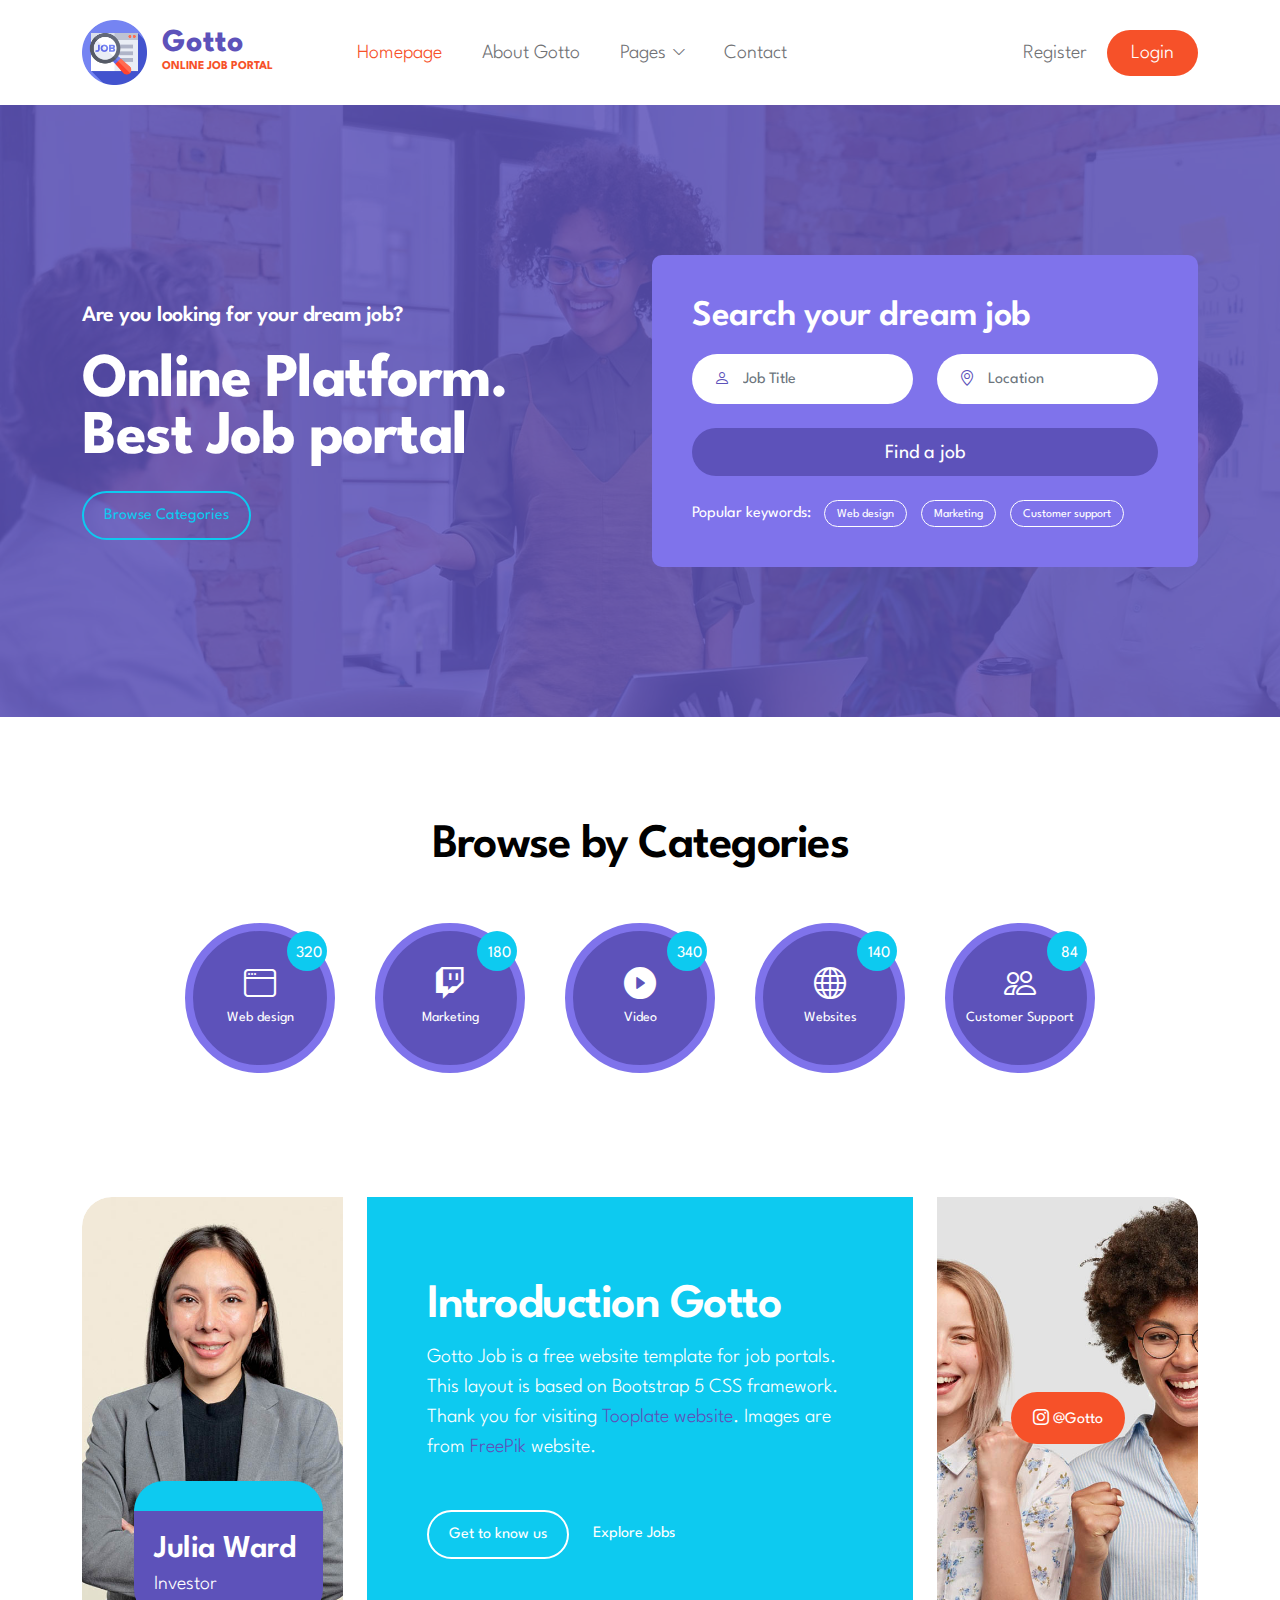
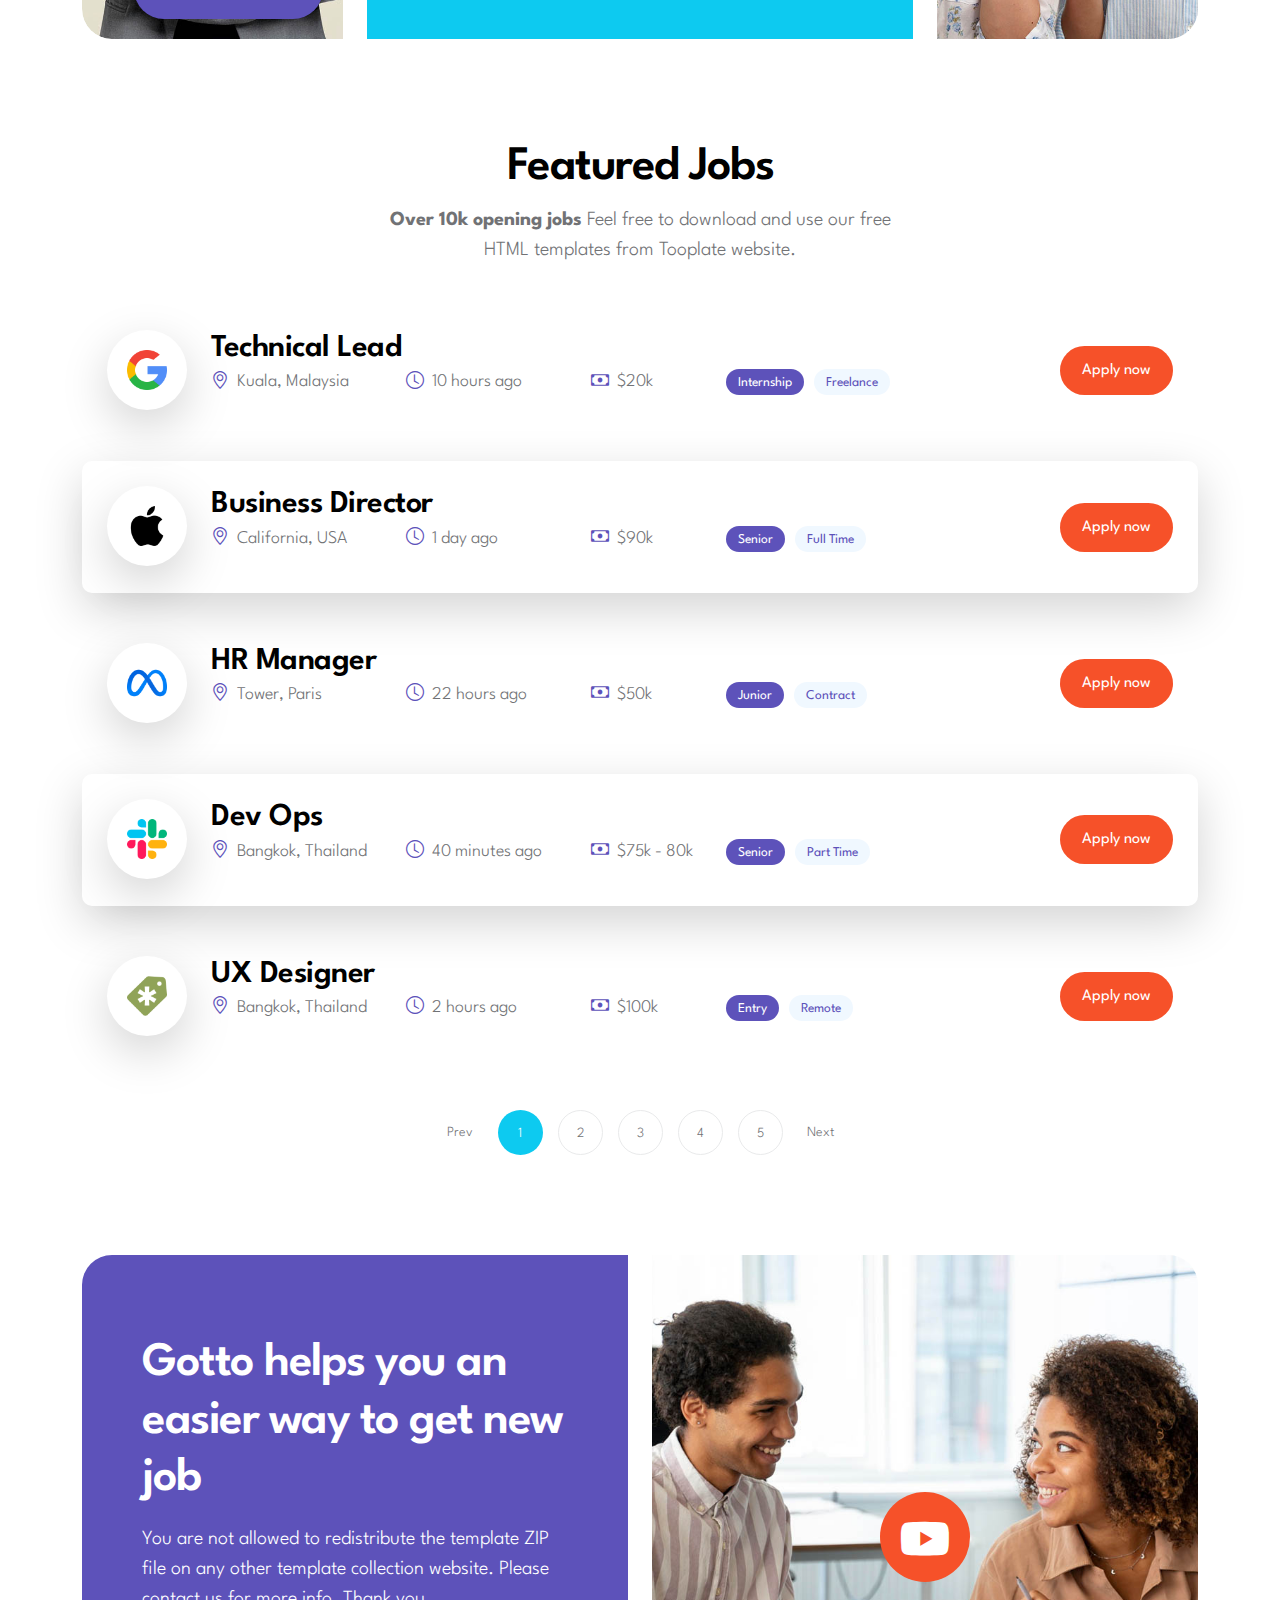
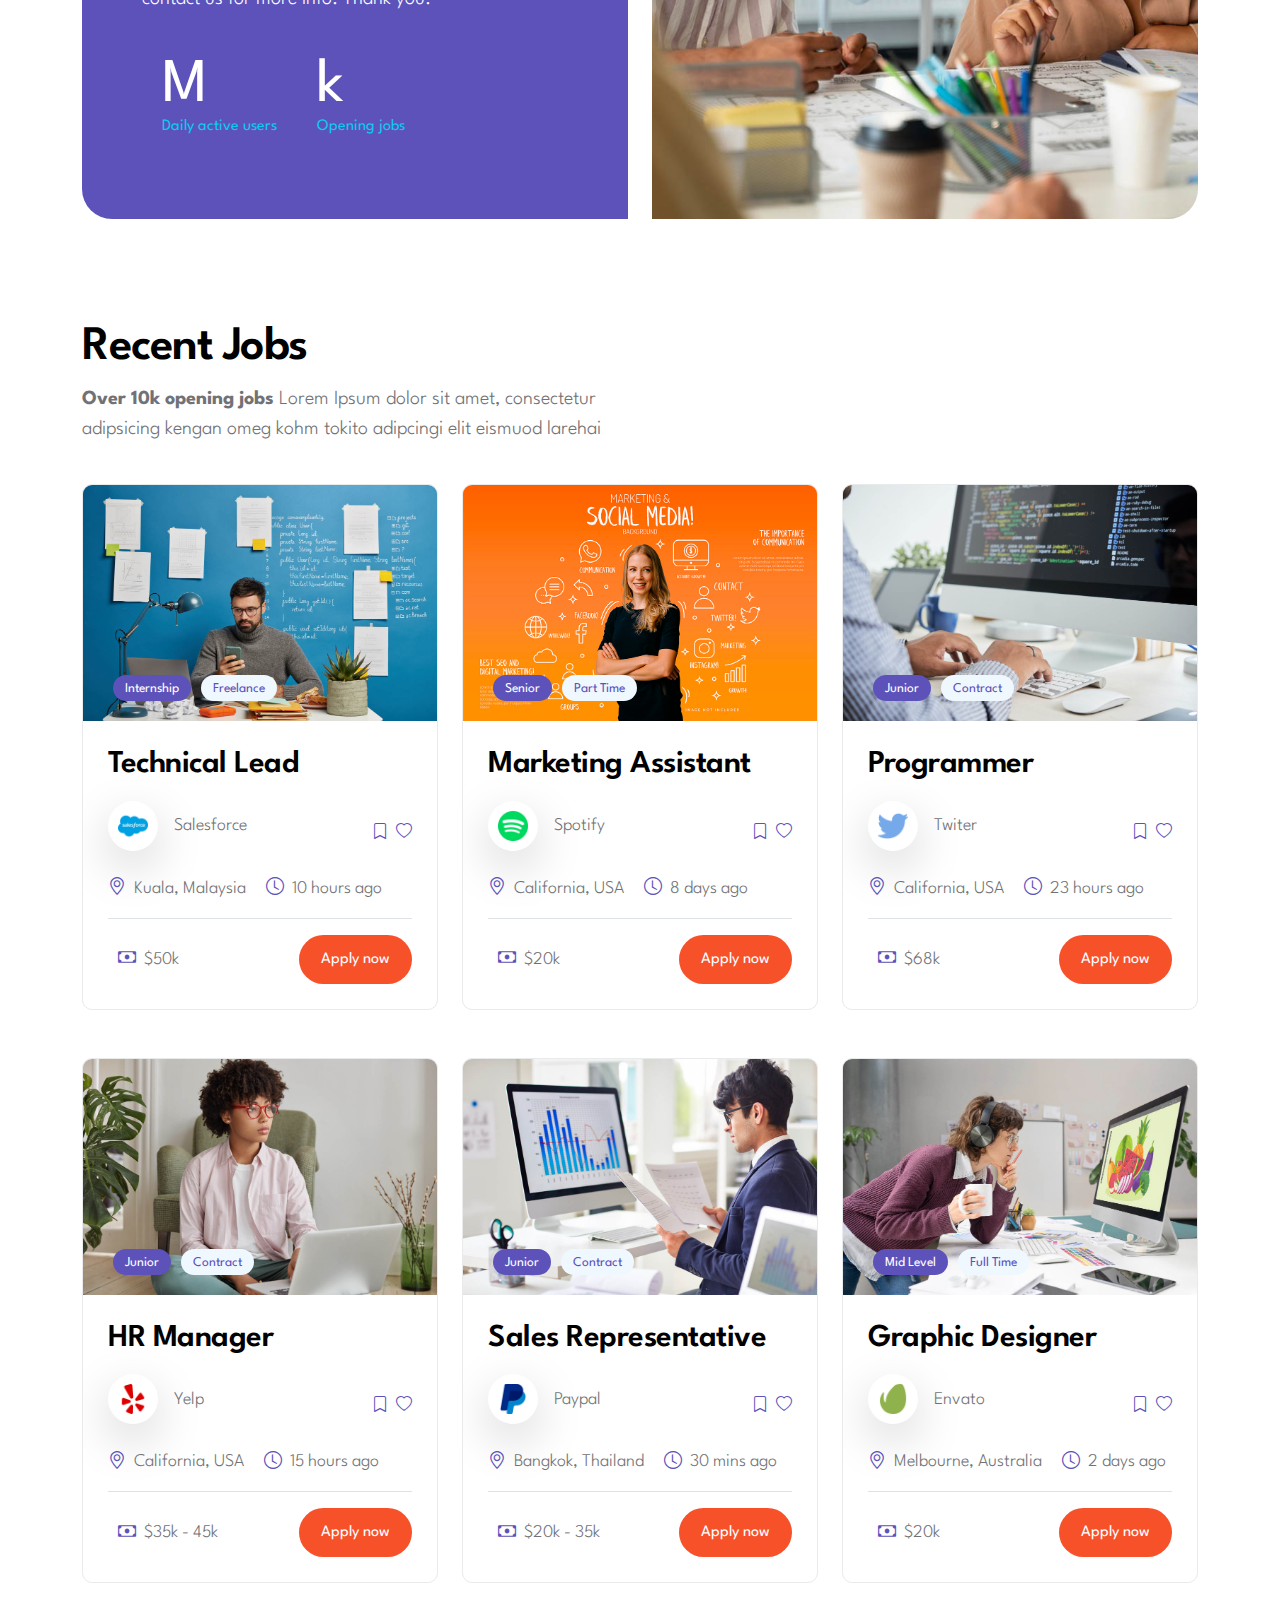
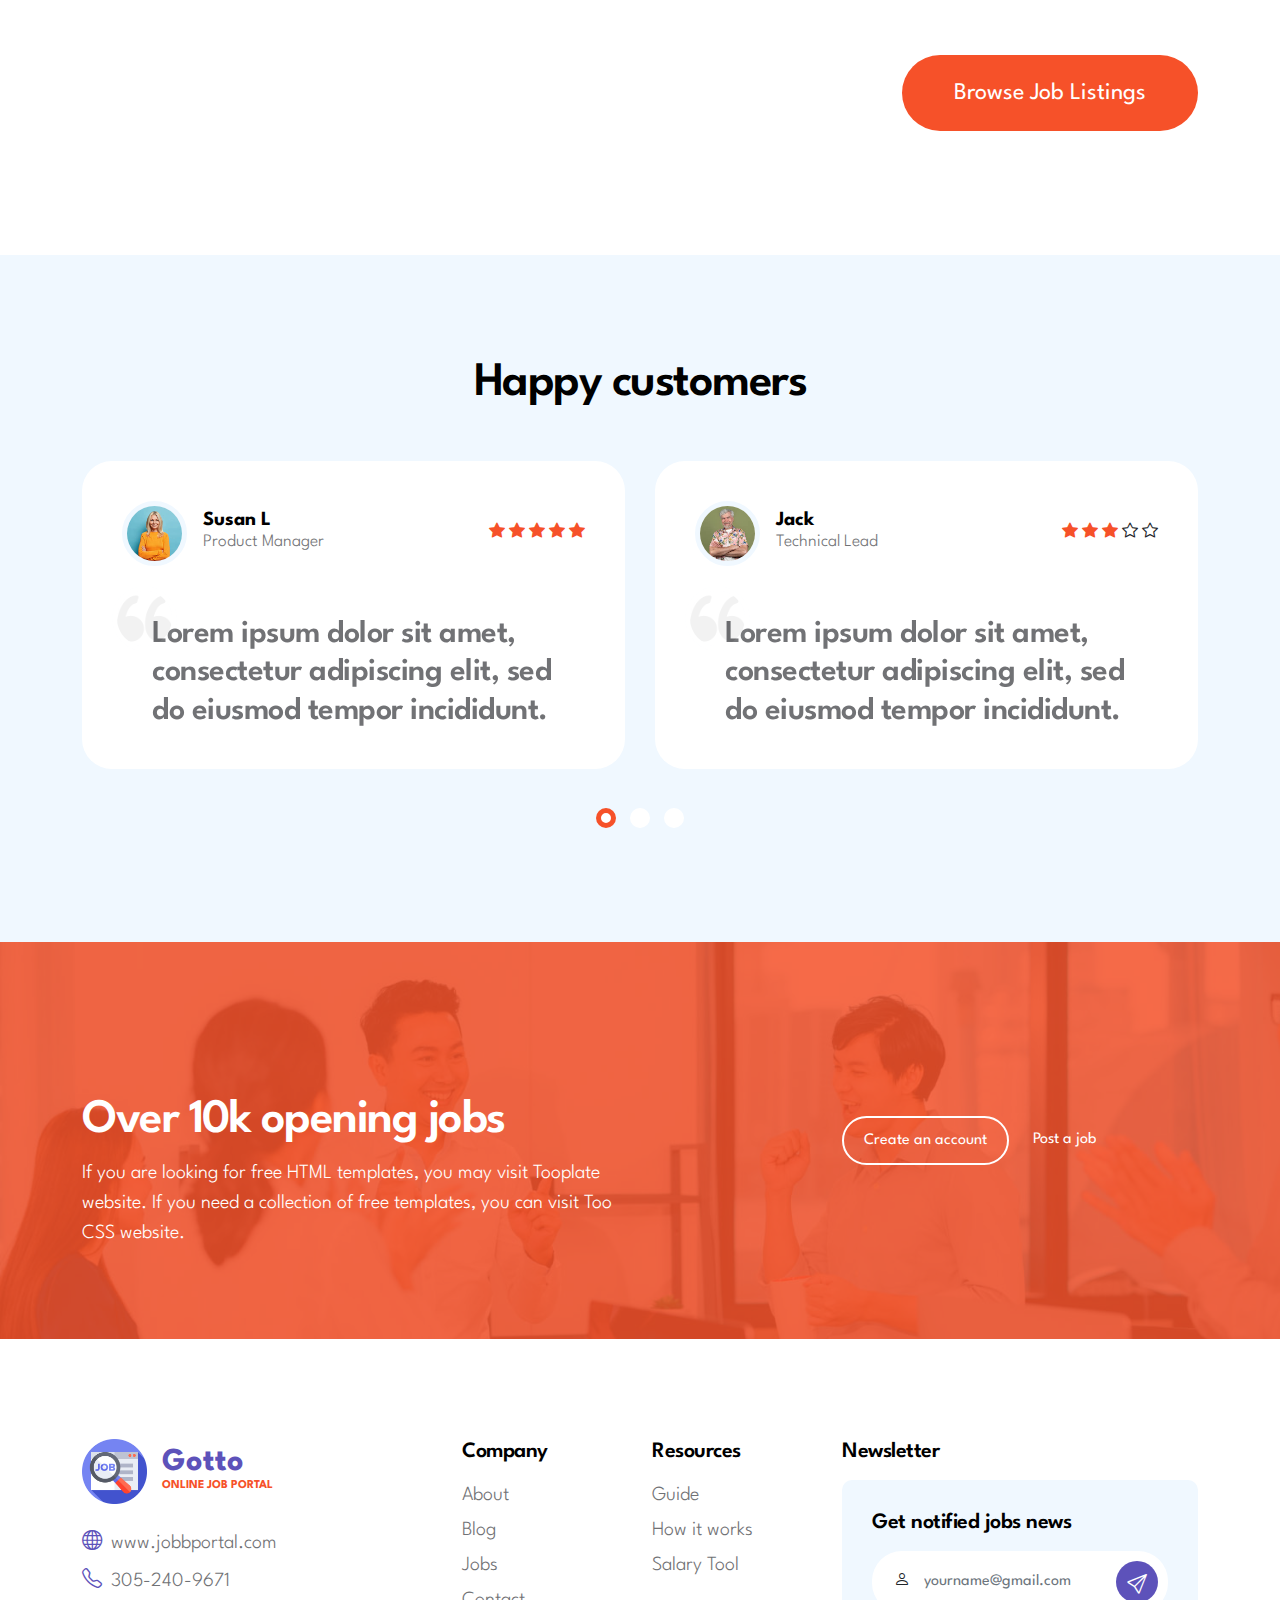
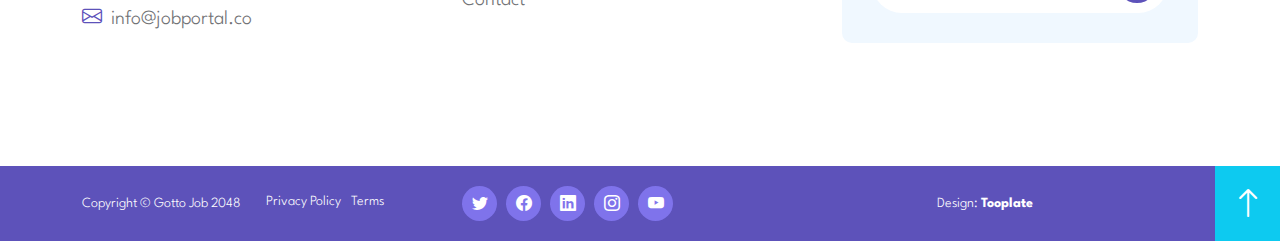
==== index.html @ 676c215a "Initial commit" ====
<!doctype html>
<html lang="en">
    <head>
        <meta charset="utf-8">
        <meta name="viewport" content="width=device-width, initial-scale=1">

        <meta name="description" content="">
        <meta name="author" content="">

        <title>Gotto Online Job Portal</title>

        <!-- CSS FILES -->
        <link rel="preconnect" href="https://fonts.googleapis.com">
        
        <link rel="preconnect" href="https://fonts.gstatic.com" crossorigin>

        <link href="https://fonts.googleapis.com/css2?family=League+Spartan:wght@100;300;400;600;700&display=swap" rel="stylesheet">

        <link href="css/bootstrap.min.css" rel="stylesheet">

        <link href="css/bootstrap-icons.css" rel="stylesheet">

        <link href="css/owl.carousel.min.css" rel="stylesheet">

        <link href="css/owl.theme.default.min.css" rel="stylesheet">

        <link href="css/tooplate-gotto-job.css" rel="stylesheet">
        

    </head>
    
    <body id="top">

        <nav class="navbar navbar-expand-lg">
            <div class="container">
                <a class="navbar-brand d-flex align-items-center" href="index.html">
                    <img src="images/logo.png" class="img-fluid logo-image">

                    <div class="d-flex flex-column">
                        <strong class="logo-text">Gotto</strong>
                        <small class="logo-slogan">Online Job Portal</small>
                    </div>
                </a>

                <button class="navbar-toggler" type="button" data-bs-toggle="collapse" data-bs-target="#navbarNav" aria-controls="navbarNav" aria-expanded="false" aria-label="Toggle navigation">
                    <span class="navbar-toggler-icon"></span>
                </button>

                <div class="collapse navbar-collapse" id="navbarNav">
                    <ul class="navbar-nav align-items-center ms-lg-5">
                        <li class="nav-item">
                            <a class="nav-link active" href="index.html">Homepage</a>
                        </li>

                        <li class="nav-item">
                            <a class="nav-link" href="about.html">About Gotto</a>
                        </li>

                        <li class="nav-item dropdown">
                            <a class="nav-link dropdown-toggle" href="#" id="navbarLightDropdownMenuLink" role="button" data-bs-toggle="dropdown" aria-expanded="false">Pages</a>

                            <ul class="dropdown-menu dropdown-menu-light" aria-labelledby="navbarLightDropdownMenuLink">
                                <li><a class="dropdown-item" href="job-listings.html">Job Listings</a></li>

                                <li><a class="dropdown-item" href="job-details.html">Job Details</a></li>
                            </ul>
                        </li>

                        <li class="nav-item">
                            <a class="nav-link" href="contact.html">Contact</a>
                        </li>

                        <li class="nav-item ms-lg-auto">
                            <a class="nav-link" href="#">Register</a>
                        </li>

                        <li class="nav-item">
                            <a class="nav-link custom-btn btn" href="#">Login</a>
                        </li>
                    </ul>
                </div>
            </div>
        </nav>

        <main>

            <section class="hero-section d-flex justify-content-center align-items-center">
                <div class="section-overlay"></div>

                <div class="container">
                    <div class="row">

                        <div class="col-lg-6 col-12 mb-5 mb-lg-0">
                            <div class="hero-section-text mt-5">
                                <h6 class="text-white">Are you looking for your dream job?</h6>

                                <h1 class="hero-title text-white mt-4 mb-4">Online Platform. <br> Best Job portal</h1>

                                <a href="#categories-section" class="custom-btn custom-border-btn btn">Browse Categories</a>
                            </div>
                        </div>

                        <div class="col-lg-6 col-12">
                            <form class="custom-form hero-form" action="#" method="get" role="form">
                                <h3 class="text-white mb-3">Search your dream job</h3>

                                <div class="row">
                                    <div class="col-lg-6 col-md-6 col-12">
                                        <div class="input-group">
                                            <span class="input-group-text" id="basic-addon1"><i class="bi-person custom-icon"></i></span>

                                            <input type="text" name="job-title" id="job-title" class="form-control" placeholder="Job Title" required>
                                        </div>
                                    </div>

                                    <div class="col-lg-6 col-md-6 col-12">
                                        <div class="input-group">
                                            <span class="input-group-text" id="basic-addon2"><i class="bi-geo-alt custom-icon"></i></span>

                                            <input type="text" name="job-location" id="job-location" class="form-control" placeholder="Location" required>
                                        </div>
                                    </div>

                                    <div class="col-lg-12 col-12">
                                        <button type="submit" class="form-control">
                                            Find a job
                                        </button>
                                    </div>

                                    <div class="col-12">
                                        <div class="d-flex flex-wrap align-items-center mt-4 mt-lg-0">
                                            <span class="text-white mb-lg-0 mb-md-0 me-2">Popular keywords:</span>

                                            <div>
                                                <a href="job-listings.html" class="badge">Web design</a>

                                                <a href="job-listings.html" class="badge">Marketing</a>

                                                <a href="job-listings.html" class="badge">Customer support</a>
                                            </div>
                                        </div>
                                    </div>
                                </div>
                            </form>
                        </div>

                    </div>
                </div>
            </section>


            <section class="categories-section section-padding" id="categories-section">
                <div class="container">
                    <div class="row justify-content-center align-items-center">

                        <div class="col-lg-12 col-12 text-center">
                            <h2 class="mb-5">Browse by <span>Categories</span></h2>
                        </div>

                        <div class="col-lg-2 col-md-4 col-6">
                            <div class="categories-block">
                                <a href="#" class="d-flex flex-column justify-content-center align-items-center h-100">
                                    <i class="categories-icon bi-window"></i>
                                
                                    <small class="categories-block-title">Web design</small>

                                    <div class="categories-block-number d-flex flex-column justify-content-center align-items-center">
                                        <span class="categories-block-number-text">320</span>
                                    </div>
                                </a>
                            </div>
                        </div>

                        <div class="col-lg-2 col-md-4 col-6">
                            <div class="categories-block">
                                <a href="#" class="d-flex flex-column justify-content-center align-items-center h-100">
                                    <i class="categories-icon bi-twitch"></i>
                                
                                    <small class="categories-block-title">Marketing</small>

                                    <div class="categories-block-number d-flex flex-column justify-content-center align-items-center">
                                        <span class="categories-block-number-text">180</span>
                                    </div>
                                </a>
                            </div>
                        </div>

                        <div class="col-lg-2 col-md-4 col-6">
                            <div class="categories-block">
                                <a href="#" class="d-flex flex-column justify-content-center align-items-center h-100">
                                    <i class="categories-icon bi-play-circle-fill"></i>
                                
                                    <small class="categories-block-title">Video</small>

                                    <div class="categories-block-number d-flex flex-column justify-content-center align-items-center">
                                        <span class="categories-block-number-text">340</span>
                                    </div>
                                </a>
                            </div>
                        </div>

                        <div class="col-lg-2 col-md-4 col-6">
                            <div class="categories-block">
                                <a href="#" class="d-flex flex-column justify-content-center align-items-center h-100">
                                    <i class="categories-icon bi-globe"></i>
                                
                                    <small class="categories-block-title">Websites</small>

                                    <div class="categories-block-number d-flex flex-column justify-content-center align-items-center">
                                        <span class="categories-block-number-text">140</span>
                                    </div>
                                </a>
                            </div>
                        </div>

                        <div class="col-lg-2 col-md-4 col-6">
                            <div class="categories-block">
                                <a href="#" class="d-flex flex-column justify-content-center align-items-center h-100">
                                    <i class="categories-icon bi-people"></i>
                                
                                    <small class="categories-block-title">Customer Support</small>

                                    <div class="categories-block-number d-flex flex-column justify-content-center align-items-center">
                                        <span class="categories-block-number-text">84</span>
                                    </div>
                                </a>
                            </div>
                        </div>

                    </div>
                </div>
            </section>


            <section class="about-section">
                <div class="container">
                    <div class="row">

                        <div class="col-lg-3 col-12">
                            <div class="about-image-wrap custom-border-radius-start">
                                <img src="images/professional-asian-businesswoman-gray-blazer.jpg" class="about-image custom-border-radius-start img-fluid" alt="">

                                <div class="about-info">
                                    <h4 class="text-white mb-0 me-2">Julia Ward</h4>

                                    <p class="text-white mb-0">Investor</p>
                                </div>
                            </div>
                        </div>

                        <div class="col-lg-6 col-12">
                            <div class="custom-text-block">
                                <h2 class="text-white mb-2">Introduction Gotto</h2>

                                <p class="text-white">Gotto Job is a free website template for job portals. This layout is based on Bootstrap 5 CSS framework. Thank you for visiting <a href="https://www.tooplate.com" target="_parent">Tooplate website</a>. Images are from <a href="https://www.freepik.com/" target="_blank">FreePik</a> website.</p>

                                <div class="custom-border-btn-wrap d-flex align-items-center mt-5">
                                    <a href="about.html" class="custom-btn custom-border-btn btn me-4">Get to know us</a>

                                    <a href="#job-section" class="custom-link smoothscroll">Explore Jobs</a>
                                </div>
                            </div>
                        </div>

                        <div class="col-lg-3 col-12">
                            <div class="instagram-block">
                                <img src="images/horizontal-shot-happy-mixed-race-females.jpg" class="about-image custom-border-radius-end img-fluid" alt="">

                                <div class="instagram-block-text">
                                    <a href="https://instagram.com/" class="custom-btn btn">
                                        <i class="bi-instagram"></i>
                                        @Gotto
                                    </a>
                                </div>
                            </div>
                        </div>

                    </div>
                </div>
            </section>


            <section class="job-section job-featured-section section-padding" id="job-section">
                <div class="container">
                    <div class="row">

                        <div class="col-lg-6 col-12 text-center mx-auto mb-4">
                            <h2>Featured Jobs</h2>

                            <p><strong>Over 10k opening jobs</strong> Feel free to download and use our free HTML templates from Tooplate website.</p>
                        </div>

                        <div class="col-lg-12 col-12">
                            <div class="job-thumb d-flex">
                                <div class="job-image-wrap bg-white shadow-lg">
                                    <img src="images/logos/google.png" class="job-image img-fluid" alt="">
                                </div>

                                <div class="job-body d-flex flex-wrap flex-auto align-items-center ms-4">
                                    <div class="mb-3">
                                        <h4 class="job-title mb-lg-0">
                                            <a href="job-details.html" class="job-title-link">Technical Lead</a>
                                        </h4>

                                        <div class="d-flex flex-wrap align-items-center">
                                            <p class="job-location mb-0">
                                                <i class="custom-icon bi-geo-alt me-1"></i>
                                                Kuala, Malaysia
                                            </p>

                                            <p class="job-date mb-0">
                                                <i class="custom-icon bi-clock me-1"></i>
                                                10 hours ago
                                            </p>

                                            <p class="job-price mb-0">
                                                <i class="custom-icon bi-cash me-1"></i>
                                                $20k
                                            </p>

                                            <div class="d-flex">
                                                <p class="mb-0">
                                                    <a href="job-listings.html" class="badge badge-level">Internship</a>
                                                </p>

                                                <p class="mb-0">
                                                    <a href="job-listings.html" class="badge">Freelance</a>
                                                </p>
                                            </div>
                                        </div>
                                    </div>

                                    <div class="job-section-btn-wrap">
                                        <a href="job-details.html" class="custom-btn btn">Apply now</a>
                                    </div>
                                </div>
                            </div>

                            <div class="job-thumb d-flex">
                                <div class="job-image-wrap bg-white shadow-lg">
                                    <img src="images/logos/apple.png" class="job-image img-fluid" alt="">
                                </div>

                                <div class="job-body d-flex flex-wrap flex-auto align-items-center ms-4">
                                    <div class="mb-3">
                                        <h4 class="job-title mb-lg-0">
                                            <a href="job-details.html" class="job-title-link">Business Director</a>
                                        </h4>

                                        <div class="d-flex flex-wrap align-items-center">
                                            <p class="job-location mb-0">
                                                <i class="custom-icon bi-geo-alt me-1"></i>
                                                California, USA
                                            </p>

                                            <p class="job-date mb-0">
                                                <i class="custom-icon bi-clock me-1"></i>
                                                1 day ago
                                            </p>

                                            <p class="job-price mb-0">
                                                <i class="custom-icon bi-cash me-1"></i>
                                                $90k
                                            </p>

                                            <div class="d-flex">
                                                <p class="mb-0">
                                                    <a href="job-listings.html" class="badge badge-level">Senior</a href="job-listings.html">
                                                </p>

                                                <p class="mb-0">
                                                    <a href="job-listings.html" class="badge">Full Time</a>
                                                </p>
                                            </div>
                                        </div>
                                    </div>

                                    <div class="job-section-btn-wrap">
                                        <a href="job-details.html" class="custom-btn btn">Apply now</a>
                                    </div>
                                </div>
                            </div>

                            <div class="job-thumb d-flex">
                                <div class="job-image-wrap bg-white shadow-lg">
                                    <img src="images/logos/meta.png" class="job-image img-fluid" alt="">
                                </div>

                                <div class="job-body d-flex flex-wrap flex-auto align-items-center ms-4">
                                    <div class="mb-3">
                                        <h4 class="job-title mb-lg-0">
                                            <a href="job-details.html" class="job-title-link">HR Manager</a>
                                        </h4>

                                        <div class="d-flex flex-wrap align-items-center">
                                            <p class="job-location mb-0">
                                                <i class="custom-icon bi-geo-alt me-1"></i>
                                                Tower, Paris
                                            </p>

                                            <p class="job-date mb-0">
                                                <i class="custom-icon bi-clock me-1"></i>
                                                22 hours ago
                                            </p>

                                            <p class="job-price mb-0">
                                                <i class="custom-icon bi-cash me-1"></i>
                                                $50k
                                            </p>

                                            <div class="d-flex">
                                                <p class="mb-0">
                                                    <a href="job-listings.html" class="badge badge-level">Junior</a>
                                                </p>

                                                <p class="mb-0">
                                                    <a href="job-listings.html" class="badge">Contract</a>
                                                </p>
                                            </div>
                                        </div>
                                    </div>

                                    <div class="job-section-btn-wrap">
                                        <a href="job-details.html" class="custom-btn btn">Apply now</a>
                                    </div>
                                </div>
                            </div>

                            <div class="job-thumb d-flex">
                                <div class="job-image-wrap bg-white shadow-lg">
                                    <img src="images/logos/slack.png" class="job-image img-fluid" alt="">
                                </div>

                                <div class="job-body d-flex flex-wrap flex-auto align-items-center ms-4">
                                    <div class="mb-3">
                                        <h4 class="job-title mb-lg-0">
                                            <a href="job-details.html" class="job-title-link">Dev Ops</a>
                                        </h4>

                                        <div class="d-flex flex-wrap align-items-center">
                                            <p class="job-location mb-0">
                                                <i class="custom-icon bi-geo-alt me-1"></i>
                                                Bangkok, Thailand
                                            </p>

                                            <p class="job-date mb-0">
                                                <i class="custom-icon bi-clock me-1"></i>
                                                40 minutes ago
                                            </p>

                                            <p class="job-price mb-0">
                                                <i class="custom-icon bi-cash me-1"></i>
                                                $75k - 80k
                                            </p>

                                            <div class="d-flex">
                                                <p class="mb-0">
                                                    <a href="job-listings.html" class="badge badge-level">Senior</a>
                                                </p>

                                                <p class="mb-0">
                                                    <a href="job-listings.html" class="badge">Part Time</a>
                                                </p>
                                            </div>
                                        </div>
                                    </div>

                                    <div class="job-section-btn-wrap">
                                        <a href="job-details.html" class="custom-btn btn">Apply now</a>
                                    </div>
                                </div>
                            </div>

                            <div class="job-thumb d-flex">
                                <div class="job-image-wrap bg-white shadow-lg">
                                    <img src="images/logos/creative-market.png" class="job-image img-fluid" alt="">
                                </div>

                                <div class="job-body d-flex flex-wrap flex-auto align-items-center ms-4">
                                    <div class="mb-3">
                                        <h4 class="job-title mb-lg-0">
                                            <a href="job-details.html" class="job-title-link">UX Designer</a>
                                        </h4>

                                        <div class="d-flex flex-wrap align-items-center">
                                            <p class="job-location mb-0">
                                                <i class="custom-icon bi-geo-alt me-1"></i>
                                                Bangkok, Thailand
                                            </p>

                                            <p class="job-date mb-0">
                                                <i class="custom-icon bi-clock me-1"></i>
                                                2 hours ago
                                            </p>

                                            <p class="job-price mb-0">
                                                <i class="custom-icon bi-cash me-1"></i>
                                                $100k
                                            </p>

                                            <div class="d-flex">
                                                <p class="mb-0">
                                                    <a href="job-listings.html" class="badge badge-level">Entry</a>
                                                </p>

                                                <p class="mb-0">
                                                    <a href="job-listings.html" class="badge">Remote</a>
                                                </p>
                                            </div>
                                        </div>
                                    </div>

                                    <div class="job-section-btn-wrap">
                                        <a href="job-details.html" class="custom-btn btn">Apply now</a>
                                    </div>
                                </div>
                            </div>

                            <nav aria-label="Page navigation example">
                                <ul class="pagination justify-content-center mt-5">
                                    <li class="page-item">
                                        <a class="page-link" href="#" aria-label="Previous">
                                            <span aria-hidden="true">Prev</span>
                                        </a>
                                    </li>

                                    <li class="page-item active" aria-current="page">
                                        <a class="page-link" href="#">1</a>
                                    </li>
                                    
                                    <li class="page-item">
                                        <a class="page-link" href="#">2</a>
                                    </li>
                                    
                                    <li class="page-item">
                                        <a class="page-link" href="#">3</a>
                                    </li>

                                    <li class="page-item">
                                        <a class="page-link" href="#">4</a>
                                    </li>

                                    <li class="page-item">
                                        <a class="page-link" href="#">5</a>
                                    </li>
                                    
                                    <li class="page-item">
                                        <a class="page-link" href="#" aria-label="Next">
                                            <span aria-hidden="true">Next</span>
                                        </a>
                                    </li>
                                </ul>
                            </nav>
                        </div>

                    </div>
                </div>
            </section>


            <section>
                <div class="container">
                    <div class="row">

                        <div class="col-lg-6 col-12">
                            <div class="custom-text-block custom-border-radius-start">
                                <h2 class="text-white mb-3">Gotto helps you an easier way to get new job</h2>

                                <p class="text-white">You are not allowed to redistribute the template ZIP file on any other template collection website. Please contact us for more info. Thank you.</p>

                                <div class="d-flex mt-4">
                                    <div class="counter-thumb"> 
                                        <div class="d-flex">
                                            <span class="counter-number" data-from="1" data-to="12" data-speed="1000"></span>
                                            <span class="counter-number-text">M</span>
                                        </div>

                                        <span class="counter-text">Daily active users</span>
                                    </div> 

                                    <div class="counter-thumb">    
                                        <div class="d-flex">
                                            <span class="counter-number" data-from="1" data-to="450" data-speed="1000"></span>
                                            <span class="counter-number-text">k</span>
                                        </div>

                                        <span class="counter-text">Opening jobs</span>
                                    </div> 
                                </div>
                            </div>
                        </div>

                        <div class="col-lg-6 col-12">
                            <div class="video-thumb">
                                <img src="images/people-working-as-team-company.jpg" class="about-image custom-border-radius-end img-fluid" alt="">

                                <div class="video-info">
                                    <a href="https://www.youtube.com/tooplate" class="youtube-icon bi-youtube"></a>
                                </div>
                            </div>
                        </div>

                    </div>
                </div>
            </section>


            <section class="job-section recent-jobs-section section-padding">
                <div class="container">
                    <div class="row align-items-center">

                        <div class="col-lg-6 col-12 mb-4">
                            <h2>Recent Jobs</h2>

                            <p><strong>Over 10k opening jobs</strong> Lorem Ipsum dolor sit amet, consectetur adipsicing kengan omeg kohm tokito adipcingi elit eismuod larehai</p>
                        </div>

                        <div class="clearfix"></div>

                        <div class="col-lg-4 col-md-6 col-12">
                            <div class="job-thumb job-thumb-box">
                                <div class="job-image-box-wrap">
                                    <a href="job-details.html">
                                        <img src="images/jobs/it-professional-works-startup-project.jpg" class="job-image img-fluid" alt="">
                                    </a>

                                    <div class="job-image-box-wrap-info d-flex align-items-center">
                                        <p class="mb-0">
                                            <a href="job-listings.html" class="badge badge-level">Internship</a>
                                        </p>

                                        <p class="mb-0">
                                            <a href="job-listings.html" class="badge">Freelance</a>
                                        </p>
                                    </div>
                                </div>

                                <div class="job-body">
                                    <h4 class="job-title">
                                        <a href="job-details.html" class="job-title-link">Technical Lead</a>
                                    </h4>

                                    <div class="d-flex align-items-center">
                                        <div class="job-image-wrap d-flex align-items-center bg-white shadow-lg mt-2 mb-4">
                                            <img src="images/logos/salesforce.png" class="job-image me-3 img-fluid" alt="">

                                            <p class="mb-0">Salesforce</p>
                                        </div>

                                        <a href="#" class="bi-bookmark ms-auto me-2">
                                        </a>

                                        <a href="#" class="bi-heart">
                                        </a>
                                    </div>

                                    <div class="d-flex align-items-center">
                                        <p class="job-location">
                                            <i class="custom-icon bi-geo-alt me-1"></i>
                                            Kuala, Malaysia
                                        </p>

                                        <p class="job-date">
                                            <i class="custom-icon bi-clock me-1"></i>
                                            10 hours ago
                                        </p>
                                    </div>

                                    <div class="d-flex align-items-center border-top pt-3">
                                        <p class="job-price mb-0">
                                            <i class="custom-icon bi-cash me-1"></i>
                                            $50k
                                        </p>

                                        <a href="job-details.html" class="custom-btn btn ms-auto">Apply now</a>
                                    </div>
                                </div>
                            </div>
                        </div>

                        <div class="col-lg-4 col-md-6 col-12">
                            <div class="job-thumb job-thumb-box">
                                <div class="job-image-box-wrap">
                                    <a href="job-details.html">
                                        <img src="images/jobs/marketing-assistant.jpg" class="job-image img-fluid" alt="marketing assistant">
                                    </a>

                                    <div class="job-image-box-wrap-info d-flex align-items-center">
                                        <p class="mb-0">
                                            <a href="job-listings.html" class="badge badge-level">Senior</a>
                                        </p>

                                        <p class="mb-0">
                                            <a href="job-listings.html" class="badge">Part Time</a>
                                        </p>
                                    </div>
                                </div>

                                <div class="job-body">
                                    <h4 class="job-title">
                                        <a href="job-details.html" class="job-title-link">Marketing Assistant</a>
                                    </h4>

                                    <div class="d-flex align-items-center">
                                        <div class="job-image-wrap d-flex align-items-center bg-white shadow-lg mt-2 mb-4">
                                            <img src="images/logos/spotify.png" class="job-image me-3 img-fluid" alt="">

                                            <p class="mb-0">Spotify</p>
                                        </div>

                                        <a href="#" class="bi-bookmark ms-auto me-2">
                                        </a>

                                        <a href="#" class="bi-heart">
                                        </a>
                                    </div>

                                    <div class="d-flex align-items-center">
                                        <p class="job-location">
                                            <i class="custom-icon bi-geo-alt me-1"></i>
                                            California, USA
                                        </p>

                                        <p class="job-date">
                                            <i class="custom-icon bi-clock me-1"></i>
                                            8 days ago
                                        </p>
                                    </div>

                                    <div class="d-flex align-items-center border-top pt-3">
                                        <p class="job-price mb-0">
                                            <i class="custom-icon bi-cash me-1"></i>
                                            $20k
                                        </p>

                                        <a href="job-details.html" class="custom-btn btn ms-auto">Apply now</a>
                                    </div>
                                </div>
                            </div>
                        </div>

                        <div class="col-lg-4 col-md-6 col-12">
                            <div class="job-thumb job-thumb-box">
                                <div class="job-image-box-wrap">
                                    <a href="job-details.html">
                                        <img src="images/jobs/coding-man.jpg" class="job-image img-fluid" alt="">
                                    </a>

                                    <div class="job-image-box-wrap-info d-flex align-items-center">
                                        <p class="mb-0">
                                            <a href="job-listings.html" class="badge badge-level">Junior</a>
                                        </p>

                                        <p class="mb-0">
                                            <a href="job-listings.html" class="badge">Contract</a>
                                        </p>
                                    </div>
                                </div>

                                <div class="job-body">
                                    <h4 class="job-title">
                                        <a href="job-details.html" class="job-title-link">Programmer</a>
                                    </h4>
                                        
                                    <div class="d-flex align-items-center">
                                        <div class="job-image-wrap d-flex align-items-center bg-white shadow-lg mt-2 mb-4">
                                            <img src="images/logos/twitter.png" class="job-image me-3 img-fluid" alt="">

                                            <p class="mb-0">Twiter</p>
                                        </div>

                                        <a href="#" class="bi-bookmark ms-auto me-2">
                                        </a>

                                        <a href="#" class="bi-heart">
                                        </a>
                                    </div>

                                    <div class="d-flex align-items-center">
                                        <p class="job-location">
                                            <i class="custom-icon bi-geo-alt me-1"></i>
                                            California, USA
                                        </p>

                                        <p class="job-date">
                                            <i class="custom-icon bi-clock me-1"></i>
                                            23 hours ago
                                        </p>
                                    </div>

                                    <div class="d-flex align-items-center border-top pt-3">
                                        <p class="job-price mb-0">
                                            <i class="custom-icon bi-cash me-1"></i>
                                            $68k
                                        </p>

                                        <a href="job-details.html" class="custom-btn btn ms-auto">Apply now</a>
                                    </div>
                                </div>
                            </div>
                        </div>

                        <div class="col-lg-4 col-md-6 col-12">
                            <div class="job-thumb job-thumb-box">
                                <div class="job-image-box-wrap">
                                    <a href="job-details.html">
                                        <img src="images/jobs/pretty-blogger-posing-cozy-apartment.jpg" class="job-image img-fluid" alt="">
                                    </a>

                                    <div class="job-image-box-wrap-info d-flex align-items-center">
                                        <p class="mb-0">
                                            <a href="job-listings.html" class="badge badge-level">Junior</a>
                                        </p>

                                        <p class="mb-0">
                                            <a href="job-listings.html" class="badge">Contract</a>
                                        </p>
                                    </div>
                                </div>

                                <div class="job-body">
                                    <h4 class="job-title">
                                        <a href="job-details.html" class="job-title-link">HR Manager</a>
                                    </h4>

                                    <div class="d-flex align-items-center">
                                        <div class="job-image-wrap d-flex align-items-center bg-white shadow-lg mt-2 mb-4">
                                            <img src="images/logos/yelp.png" class="job-image me-3 img-fluid" alt="">

                                            <p class="mb-0">Yelp</p>
                                        </div>

                                        <a href="#" class="bi-bookmark ms-auto me-2">
                                        </a>

                                        <a href="#" class="bi-heart">
                                        </a>
                                    </div>

                                    <div class="d-flex align-items-center">
                                        <p class="job-location">
                                            <i class="custom-icon bi-geo-alt me-1"></i>
                                            California, USA
                                        </p>

                                        <p class="job-date">
                                            <i class="custom-icon bi-clock me-1"></i>
                                            15 hours ago
                                        </p>
                                    </div>

                                    <div class="d-flex align-items-center border-top pt-3">
                                        <p class="job-price mb-0">
                                            <i class="custom-icon bi-cash me-1"></i>
                                            $35k - 45k
                                        </p>

                                        <a href="job-details.html" class="custom-btn btn ms-auto">Apply now</a>
                                    </div>
                                </div>
                            </div>
                        </div>

                        <div class="col-lg-4 col-md-6 col-12">
                            <div class="job-thumb job-thumb-box">
                                <div class="job-image-box-wrap">
                                    <a href="job-details.html">
                                        <img src="images/jobs/paper-analysis.jpg" class="job-image img-fluid" alt="">
                                    </a>

                                    <div class="job-image-box-wrap-info d-flex align-items-center">
                                        <p class="mb-0">
                                            <a href="job-listings.html" class="badge badge-level">Junior</a>
                                        </p>

                                        <p class="mb-0">
                                            <a href="job-listings.html" class="badge">Contract</a>
                                        </p>
                                    </div>
                                </div>

                                <div class="job-body">
                                    <h4 class="job-title">
                                        <a href="job-details.html" class="job-title-link">Sales Representative</a>
                                    </h4>
                                        
                                    <div class="d-flex align-items-center">
                                        <div class="job-image-wrap d-flex align-items-center bg-white shadow-lg mt-2 mb-4">
                                            <img src="images/logos/paypal.png" class="job-image me-3 img-fluid" alt="">

                                            <p class="mb-0">Paypal</p>
                                        </div>

                                        <a href="#" class="bi-bookmark ms-auto me-2">
                                        </a>

                                        <a href="#" class="bi-heart">
                                        </a>
                                    </div>

                                    <div class="d-flex align-items-center">
                                        <p class="job-location">
                                            <i class="custom-icon bi-geo-alt me-1"></i>
                                            Bangkok, Thailand
                                        </p>

                                        <p class="job-date">
                                            <i class="custom-icon bi-clock me-1"></i>
                                            30 mins ago
                                        </p>
                                    </div>

                                    <div class="d-flex align-items-center border-top pt-3">
                                        <p class="job-price mb-0">
                                            <i class="custom-icon bi-cash me-1"></i>
                                            $20k - 35k
                                        </p>

                                        <a href="job-details.html" class="custom-btn btn ms-auto">Apply now</a>
                                    </div>
                                </div>
                            </div>
                        </div>

                        <div class="col-lg-4 col-md-6 col-12">
                            <div class="job-thumb job-thumb-box">
                                <div class="job-image-box-wrap">
                                    <a href="job-details.html">
                                        <img src="images/jobs/logo-designer-working-computer-desktop.jpg" class="job-image img-fluid" alt="">
                                    </a>

                                    <div class="job-image-box-wrap-info d-flex align-items-center">
                                        <p class="mb-0">
                                            <a href="job-listings.html" class="badge badge-level">Mid Level</a>
                                        </p>

                                        <p class="mb-0">
                                            <a href="job-listings.html" class="badge">Full Time</a>
                                        </p>
                                    </div>
                                </div>

                                <div class="job-body">
                                    <h4 class="job-title">
                                        <a href="job-details.html" class="job-title-link">Graphic Designer</a>
                                    </h4>
                                        
                                    <div class="d-flex align-items-center">
                                        <div class="job-image-wrap d-flex align-items-center bg-white shadow-lg mt-2 mb-4">
                                            <img src="images/logos/envato.png" class="job-image me-3 img-fluid" alt="">

                                            <p class="mb-0">Envato</p>
                                        </div>

                                        <a href="#" class="bi-bookmark ms-auto me-2">
                                        </a>

                                        <a href="#" class="bi-heart">
                                        </a>
                                    </div>

                                    <div class="d-flex align-items-center">
                                        <p class="job-location">
                                            <i class="custom-icon bi-geo-alt me-1"></i>
                                            Melbourne, Australia
                                        </p>

                                        <p class="job-date">
                                            <i class="custom-icon bi-clock me-1"></i>
                                            2 days ago
                                        </p>
                                    </div>

                                    <div class="d-flex align-items-center border-top pt-3">
                                        <p class="job-price mb-0">
                                            <i class="custom-icon bi-cash me-1"></i>
                                            $20k
                                        </p>

                                        <a href="job-details.html" class="custom-btn btn ms-auto">Apply now</a>
                                    </div>
                                </div>
                            </div>
                        </div>

                        <div class="col-lg-4 col-12 recent-jobs-bottom d-flex ms-auto my-4">
                            <a href="job-listings.html" class="custom-btn btn ms-lg-auto">Browse Job Listings</a>
                        </div>

                    </div>
                </div>
            </section>


            <section class="reviews-section section-padding">
                <div class="container">
                    <div class="row">

                        <div class="col-lg-12 col-12">
                            <h2 class="text-center mb-5">Happy customers</h2>

                            <div class="owl-carousel owl-theme reviews-carousel">
                                <div class="reviews-thumb">
                                
                                    <div class="reviews-info d-flex align-items-center">
                                        <img src="images/avatar/portrait-charming-middle-aged-attractive-woman-with-blonde-hair.jpg" class="avatar-image img-fluid" alt="">

                                        <div class="d-flex align-items-center justify-content-between flex-wrap w-100 ms-3">
                                            <p class="mb-0">
                                                <strong>Susan L</strong>
                                                <small>Product Manager</small>
                                            </p>

                                            <div class="reviews-icons">
                                                <i class="bi-star-fill"></i>
                                                <i class="bi-star-fill"></i>
                                                <i class="bi-star-fill"></i>
                                                <i class="bi-star-fill"></i>
                                                <i class="bi-star-fill"></i>
                                            </div>
                                        </div>
                                    </div>

                                    <div class="reviews-body">
                                        <img src="images/left-quote.png" class="quote-icon img-fluid" alt="">

                                        <h4 class="reviews-title">Lorem ipsum dolor sit amet, consectetur adipiscing elit, sed do eiusmod tempor incididunt.</h4>
                                    </div>
                                </div>

                                <div class="reviews-thumb">
                                    <div class="reviews-info d-flex align-items-center">
                                        <img src="images/avatar/medium-shot-smiley-senior-man.jpg" class="avatar-image img-fluid" alt="">

                                        <div class="d-flex align-items-center justify-content-between flex-wrap w-100 ms-3">
                                            <p class="mb-0">
                                                <strong>Jack</strong>
                                                <small>Technical Lead</small>
                                            </p>

                                            <div class="reviews-icons">
                                                <i class="bi-star-fill"></i>
                                                <i class="bi-star-fill"></i>
                                                <i class="bi-star-fill"></i>
                                                <i class="bi-star"></i>
                                                <i class="bi-star"></i>
                                            </div>
                                        </div>
                                    </div>

                                    <div class="reviews-body">
                                        <img src="images/left-quote.png" class="quote-icon img-fluid" alt="">

                                        <h4 class="reviews-title">Lorem ipsum dolor sit amet, consectetur adipiscing elit, sed do eiusmod tempor incididunt.</h4>
                                    </div>
                                </div>

                                <div class="reviews-thumb">

                                    <div class="reviews-info d-flex align-items-center">
                                        <img src="images/avatar/portrait-beautiful-young-woman.jpg" class="avatar-image img-fluid" alt="">

                                        <div class="d-flex align-items-center justify-content-between flex-wrap w-100 ms-3">
                                            <p class="mb-0">
                                                <strong>Haley</strong>
                                                <small>Sales & Marketing</small>
                                            </p>

                                            <div class="reviews-icons">
                                                <i class="bi-star-fill"></i>
                                                <i class="bi-star-fill"></i>
                                                <i class="bi-star-fill"></i>
                                                <i class="bi-star-fill"></i>
                                                <i class="bi-star-fill"></i>
                                            </div>
                                        </div>
                                    </div>

                                    <div class="reviews-body">
                                        <img src="images/left-quote.png" class="quote-icon img-fluid" alt="">

                                        <h4 class="reviews-title">Lorem ipsum dolor sit amet, consectetur adipiscing elit, sed do eiusmod tempor incididunt.</h4>
                                    </div>
                                </div>

                                <div class="reviews-thumb">
                                    <div class="reviews-info d-flex align-items-center">
                                        <img src="images/avatar/blond-man-happy-expression.jpg" class="avatar-image img-fluid" alt="">

                                        <div class="d-flex align-items-center justify-content-between flex-wrap w-100 ms-3">
                                            <p class="mb-0">
                                                <strong>Jackson</strong>
                                                <small>Dev Ops</small>
                                            </p>

                                            <div class="reviews-icons">
                                                <i class="bi-star-fill"></i>
                                                <i class="bi-star-fill"></i>
                                                <i class="bi-star-fill"></i>
                                                <i class="bi-star"></i>
                                                <i class="bi-star"></i>
                                            </div>
                                        </div>
                                    </div>

                                    <div class="reviews-body">
                                        <img src="images/left-quote.png" class="quote-icon img-fluid" alt="">

                                        <h4 class="reviews-title">Lorem ipsum dolor sit amet, consectetur adipiscing elit, sed do eiusmod tempor incididunt.</h4>
                                    </div>
                                </div>

                                <div class="reviews-thumb">
                                    <div class="reviews-info d-flex align-items-center">
                                        <img src="images/avatar/university-study-abroad-lifestyle-concept.jpg" class="avatar-image img-fluid" alt="">

                                        <div class="d-flex align-items-center justify-content-between flex-wrap w-100 ms-3">
                                            <p class="mb-0">
                                                <strong>Kevin</strong>
                                                <small>Internship</small>
                                            </p>

                                            <div class="reviews-icons">
                                                <i class="bi-star-fill"></i>
                                                <i class="bi-star-fill"></i>
                                                <i class="bi-star-fill"></i>
                                                <i class="bi-star-fill"></i>
                                                <i class="bi-star-fill"></i>
                                            </div>
                                        </div>
                                    </div>

                                    <div class="reviews-body">
                                        <img src="images/left-quote.png" class="quote-icon img-fluid" alt="">

                                        <h4 class="reviews-title">Lorem ipsum dolor sit amet, consectetur adipiscing elit, sed do eiusmod tempor incididunt.</h4>
                                    </div>
                                </div>
                            </div>
                        </div>

                    </div>
                </div>
            </section>


            <section class="cta-section">
                <div class="section-overlay"></div>

                <div class="container">
                    <div class="row">

                        <div class="col-lg-6 col-10">
                            <h2 class="text-white mb-2">Over 10k opening jobs</h2>

                            <p class="text-white">If you are looking for free HTML templates, you may visit Tooplate website. If you need a collection of free templates, you can visit Too CSS website.</p>
                        </div>

                        <div class="col-lg-4 col-12 ms-auto">
                            <div class="custom-border-btn-wrap d-flex align-items-center mt-lg-4 mt-2">
                                <a href="#" class="custom-btn custom-border-btn btn me-4">Create an account</a>

                                <a href="#" class="custom-link">Post a job</a>
                            </div>
                        </div>

                    </div>
                </div>
            </section>
        </main>

        <footer class="site-footer">
            <div class="container">
                <div class="row">

                    <div class="col-lg-4 col-md-6 col-12 mb-3">
                        <div class="d-flex align-items-center mb-4">
                            <img src="images/logo.png" class="img-fluid logo-image">

                            <div class="d-flex flex-column">
                                <strong class="logo-text">Gotto</strong>
                                <small class="logo-slogan">Online Job Portal</small>
                            </div>
                        </div>  

                        <p class="mb-2">
                            <i class="custom-icon bi-globe me-1"></i>

                            <a href="#" class="site-footer-link">
                                www.jobbportal.com
                            </a>
                        </p>

                        <p class="mb-2">
                            <i class="custom-icon bi-telephone me-1"></i>

                            <a href="tel: 305-240-9671" class="site-footer-link">
                                305-240-9671
                            </a>
                        </p>

                        <p>
                            <i class="custom-icon bi-envelope me-1"></i>

                            <a href="mailto:info@yourgmail.com" class="site-footer-link">
                                info@jobportal.co
                            </a>
                        </p>

                    </div>

                    <div class="col-lg-2 col-md-3 col-6 ms-lg-auto">
                        <h6 class="site-footer-title">Company</h6>

                        <ul class="footer-menu">
                            <li class="footer-menu-item"><a href="#" class="footer-menu-link">About</a></li>

                            <li class="footer-menu-item"><a href="#" class="footer-menu-link">Blog</a></li>

                            <li class="footer-menu-item"><a href="#" class="footer-menu-link">Jobs</a></li>

                            <li class="footer-menu-item"><a href="#" class="footer-menu-link">Contact</a></li>
                        </ul>
                    </div>

                    <div class="col-lg-2 col-md-3 col-6">
                        <h6 class="site-footer-title">Resources</h6>

                        <ul class="footer-menu">
                            <li class="footer-menu-item"><a href="#" class="footer-menu-link">Guide</a></li>

                            <li class="footer-menu-item"><a href="#" class="footer-menu-link">How it works</a></li>

                            <li class="footer-menu-item"><a href="#" class="footer-menu-link">Salary Tool</a></li>
                        </ul>
                    </div>

                    <div class="col-lg-4 col-md-8 col-12 mt-3 mt-lg-0">
                        <h6 class="site-footer-title">Newsletter</h6>

                        <form class="custom-form newsletter-form" action="#" method="post" role="form">
                            <h6 class="site-footer-title">Get notified jobs news</h6>

                            <div class="input-group">
                                <span class="input-group-text" id="basic-addon1"><i class="bi-person"></i></span>

                                <input type="text" name="newsletter-name" id="newsletter-name" class="form-control" placeholder="yourname@gmail.com" required>

                                <button type="submit" class="form-control">
                                    <i class="bi-send"></i>
                                </button>
                            </div>
                        </form>
                    </div>

                </div>
            </div>

            <div class="site-footer-bottom">
                <div class="container">
                    <div class="row">

                        <div class="col-lg-4 col-12 d-flex align-items-center">
                            <p class="copyright-text">Copyright © Gotto Job 2048</p>

                            <ul class="footer-menu d-flex">
                                <li class="footer-menu-item"><a href="#" class="footer-menu-link">Privacy Policy</a></li>

                                <li class="footer-menu-item"><a href="#" class="footer-menu-link">Terms</a></li>
                            </ul>
                        </div>

                        <div class="col-lg-5 col-12 mt-2 mt-lg-0">
                            <ul class="social-icon">
                                <li class="social-icon-item">
                                    <a href="#" class="social-icon-link bi-twitter"></a>
                                </li>

                                <li class="social-icon-item">
                                    <a href="#" class="social-icon-link bi-facebook"></a>
                                </li>

                                <li class="social-icon-item">
                                    <a href="#" class="social-icon-link bi-linkedin"></a>
                                </li>

                                <li class="social-icon-item">
                                    <a href="#" class="social-icon-link bi-instagram"></a>
                                </li>

                                <li class="social-icon-item">
                                    <a href="#" class="social-icon-link bi-youtube"></a>
                                </li>
                            </ul>
                        </div>

                        <div class="col-lg-3 col-12 mt-2 d-flex align-items-center mt-lg-0">
                            <p>Design: <a class="sponsored-link" rel="sponsored" href="https://www.tooplate.com" target="_blank">Tooplate</a></p>
                        </div>

                        <a class="back-top-icon bi-arrow-up smoothscroll d-flex justify-content-center align-items-center" href="#top"></a>

                    </div>
                </div>
            </div>
        </footer>

        <!-- JAVASCRIPT FILES -->
        <script src="js/jquery.min.js"></script>
        <script src="js/bootstrap.min.js"></script>
        <script src="js/owl.carousel.min.js"></script>
        <script src="js/counter.js"></script>
        <script src="js/custom.js"></script>

    </body>
</html>
---- css/tooplate-gotto-job.css ----
/*

Tooplate 2134 Gotto Job

https://www.tooplate.com/view/2134-gotto-job

*/

/*---------------------------------------
  CUSTOM PROPERTIES ( VARIABLES )             
-----------------------------------------*/
:root {
  --white-color:                  #ffffff;
  --primary-color:                #5d52ba;
  --secondary-color:              #0dcaf0;
  --section-bg-color:             #f0f8ff;
  --custom-btn-bg-color:          #f65129;
  --social-icon-link-bg-color:    #7f73eb;
  --dark-color:                   #000000;
  --p-color:                      #717275;
  --border-color:                 #e9eaeb;

  --body-font-family:             'League Spartan', sans-serif;

  --h1-font-size:                 62px;
  --h2-font-size:                 48px;
  --h3-font-size:                 36px;
  --h4-font-size:                 32px;
  --h5-font-size:                 24px;
  --h6-font-size:                 22px;
  --p-font-size:                  20px;
  --btn-font-size:                16px;
  --copyright-font-size:          14px;

  --border-radius-large:          100px;
  --border-radius-medium:         30px;
  --border-radius-small:          10px;

  --font-weight-thin:             100;
  --font-weight-light:            300;
  --font-weight-normal:           400;
  --font-weight-semibold:         600;
  --font-weight-bold:             700;
}

body {
  background-color: var(--white-color);
  font-family: var(--body-font-family); 
}


/*---------------------------------------
  TYPOGRAPHY               
-----------------------------------------*/
h1,
h2,
h3,
h4,
h5,
h6 {
  color: var(--dark-color);
  font-weight: var(--font-weight-semibold);
  letter-spacing: -0.5px;
}

h1,
h2 {
  letter-spacing: -1.5px;
}

h1 {
  font-size: var(--h1-font-size);
  line-height: normal;
  font-weight: var(--font-weight-bold);
}

h2 {
  font-size: var(--h2-font-size);
}

h3 {
  font-size: var(--h3-font-size);
}

h4 {
  font-size: var(--h4-font-size);
}

h5 {
  font-size: var(--h5-font-size);
}

h6 {
  font-size: var(--h6-font-size);
}

p {
  color: var(--p-color);
  font-size: var(--p-font-size);
  font-weight: var(--font-weight-light);
}

ul li {
  color: var(--p-color);
  font-size: var(--p-font-size);
  font-weight: var(--font-weight-light);
}

a, 
button {
  touch-action: manipulation;
  transition: all 0.3s;
}

a {
  color: var(--primary-color);
  text-decoration: none;
}

a:hover {
  color: var(--custom-btn-bg-color);
}

b,
strong {
  font-weight: var(--font-weight-bold);
}


/*---------------------------------------
  SECTION               
-----------------------------------------*/
.section-padding {
  padding-top: 100px;
  padding-bottom: 100px;
}

.section-bg {
  background: var(--section-bg-color);
}

.section-overlay {
  background: rgba(0, 0, 0, 0.85);
  background: var(--custom-btn-bg-color);
  opacity: 0.85;
  position: absolute;
  top: 0;
  left: 0;
  pointer-events: none;
  width: 100%;
  height: 100%;
}

.section-overlay + .container {
  position: relative;
}

.back-top-icon {
  background: var(--secondary-color);
  width: 65px;
  color: var(--white-color);
  font-size: var(--h4-font-size);
  position: absolute;
  top: 0;
  bottom: 0;
  right: 0;
  transition: all 0.5s;
}

.back-top-icon:hover {
  background: var(--custom-btn-bg-color);
  color: var(--white-color);
}

.custom-block {
  background: var(--primary-color);
  border-top: 20px solid var(--secondary-color);
  border-radius: var(--border-radius-medium);
  position: relative;
  overflow: hidden;
  padding: 30px 50px;
}

.custom-icon {
  color: var(--primary-color);
}

.instagram-block {
  position: relative;
  height: 100%;
}

.instagram-block-text {
  position: absolute;
  top: 50%;
  left: 50%;
  transform: translate(-50%, -50%);
}

nav[aria-label="breadcrumb"] {
  background: var(--white-color);
  border-radius: var(--border-radius-large);
  display: inline-block;
  padding: 7px 16px 3px 16px;
}

.breadcrumb {
  margin-bottom: 0;
}


/*---------------------------------------
  PAGINATION               
-----------------------------------------*/
.pagination {
  margin-top: 30px;
  margin-bottom: 0;
}

.page-link {
  border-color: var(--border-color);
  border-radius: var(--border-radius-large);
  color: var(--p-color);
  font-size: var(--copyright-font-size);
  padding: 0;
  width: 45px;
  height: 45px;
  line-height: 45px;
  text-align: center;
  margin-right: 10px;
  margin-left: 10px;
}

.page-item.active .page-link,
.page-link:hover {
  background: var(--secondary-color);
  border-color: transparent;
  color: var(--white-color);
}

.page-item:first-child .page-link,
.page-item:last-child .page-link {
  border: 0;
  border-radius: var(--border-radius-large);
}

.page-item:not(:first-child) .page-link {
  margin-left: 5px;
}


/*---------------------------------------
  CUSTOM FORM               
-----------------------------------------*/
.custom-form .input-group {
  background-color: var(--white-color);
  border-radius: var(--border-radius-medium);
  margin-bottom: 24px;
  position: relative;
  overflow: hidden;
  padding-left: 10px;
}

.input-group-text {
  background: transparent;
  border: 0;
  padding-right: 0;
}

.custom-form label {
  margin-bottom: 5px;
}

.custom-form .form-control {
  background-color: var(--white-color);
  border: 2px solid transparent;
  border-radius: var(--border-radius-medium);
  box-shadow: none;
  color: var(--p-color);
  padding-top: 12px;
  padding-bottom: 12px;
  outline: none;
}

.custom-form button[type="submit"] {
  background: var(--primary-color);
  border: none;
  color: var(--white-color);
  font-size: var(--p-font-size);
  font-weight: var(--font-weight-normal);
  transition: all 0.3s;
  margin-bottom: 24px;
}

.custom-form button[type="submit"]:hover,
.custom-form button[type="submit"]:focus {
  background: var(--secondary-color);
  border-color: transparent;
}


/*---------------------------------------
  CUSTOM TEXT BLOCK               
-----------------------------------------*/
.custom-text-block {
  background: var(--primary-color);
  padding: 80px 60px;
  height: 100%;
}

.counter-thumb {
  margin: 20px;
  margin-bottom: 0;
}

.counter-number,
.counter-text {
  color: var(--secondary-color);
  display: block;
}

.counter-number,
.counter-number-text {
  color: var(--dark-color);
  font-size: var(--h1-font-size);
  line-height: normal;
}

.custom-text-block .counter-number,
.custom-text-block .counter-number-text {
  color: var(--white-color);
}


/*---------------------------------------
  CUSTOM LINK               
-----------------------------------------*/
.custom-link {
  color: var(--p-color);
  position: relative;
  overflow: hidden;
  z-index: 1;
  display: inline-block;
  vertical-align: middle;
  transition: all .3s cubic-bezier(.645,.045,.355,1);
  padding-bottom: 2px;
}

.custom-link::after {
  content: "";
  width: 0;
  height: 2px;
  bottom: 0;
  position: absolute;
  left: auto;
  right: 0;
  z-index: -1;
  transition: width .6s cubic-bezier(.25,.8,.25,1) 0s;
  background: currentColor;
}

.custom-link:hover::after {
  width: 100%;
  left: 0;
  right: auto;
}

.custom-link:hover {
  color: var(--primary-color);
}

.custom-link:hover::after {
  background: var(--custom-btn-bg-color);
}


/*---------------------------------------
  CUSTOM BUTTON               
-----------------------------------------*/
.custom-btn {
  background: var(--custom-btn-bg-color);
  border: 2px solid transparent;
  border-radius: var(--border-radius-large);
  color: var(--white-color);
  font-size: var(--btn-font-size);
  font-weight: var(--font-weight-normal);
  line-height: normal;
  padding: 15px 20px;
}

.custom-btn:hover,
.navbar-expand-lg .navbar-nav .nav-link.custom-btn:hover {
  background: var(--secondary-color);
  color: var(--white-color);
}

.custom-border-btn-wrap .custom-border-btn {
  border-color: var(--white-color);
  color: var(--white-color);
}

.custom-border-btn-wrap .custom-border-btn:hover,
.cta-section .custom-border-btn:hover {
  background: var(--white-color);
  color: var(--custom-btn-bg-color);
}

.custom-border-btn-wrap .custom-link {
  color: var(--white-color);
}

.custom-border-btn-wrap .custom-link:hover::after {
  background: var(--white-color);
}

.custom-border-btn {
  background: transparent;
  border: 2px solid var(--border-color);
  color: var(--custom-btn-bg-color);
}

.custom-border-btn:hover {
  background: var(--custom-btn-bg-color);
  border-color: transparent;
  color: var(--white-color);
}

.navbar-expand-lg .navbar-nav .nav-link.custom-btn {
  padding: 12px 22px;
  color: var(--white-color);
}


/*---------------------------------------
  NAVIGATION              
-----------------------------------------*/
.navbar {
  background: var(--white-color);
  padding-top: 15px;
  padding-bottom: 15px;
}

.navbar-brand {
  font-size: var(--h4-font-size);
  font-weight: var(--font-weight-bold);
}

.logo-image {
  display: block;
  width: 65px;
  margin-right: 15px;
}

.logo-text {
  color: var(--primary-color);
  font-size: var(--h4-font-size);
  display: block;
  line-height: normal;
}

.logo-slogan {
  color: var(--custom-btn-bg-color);
  font-size: 12px;
  font-weight: var(--font-weight-bold);
  text-transform: uppercase;
}

.navbar-brand,
.navbar-brand:hover {
  color: var(--primary-color);
}

.navbar-expand-lg .navbar-nav .nav-link {
  margin-right: 0;
  margin-left: 0;
  padding: 20px;
}

.navbar-expand-lg .navbar-nav {
  width: 100%;
}

.navbar-nav .nav-link {
  display: inline-block;
  color: var(--p-bg-color);
  font-size: var(--menu-font-size);
  font-weight: var(--font-weight-medium);
  position: relative;
  padding-top: 15px;
  padding-bottom: 15px;
}

.navbar-nav .nav-link.active,
.navbar-nav .nav-link:hover {
  color: var(--custom-btn-bg-color);
}

.dropdown-menu {
  background: var(--white-color);
  box-shadow: 0 1rem 3rem rgba(0,0,0,.175);
  border: 0;
  padding: 0;
  margin-top: 20px;
}

.dropdown-item {
  display: inline-block;
  color: var(--p-bg-color);
  font-size: var(--menu-font-size);
  font-weight: var(--font-weight-medium);
  border-bottom: 1px solid var(--border-color);
  position: relative;
  padding-top: 10px;
  padding-bottom: 10px;
}

.dropdown-menu li:last-child .dropdown-item {
  border-bottom: 0;
}

.dropdown-item.active, 
.dropdown-item:active,
.dropdown-item:focus, 
.dropdown-item:hover {
  background: transparent;
  color: var(--custom-btn-bg-color);
}

.dropdown-toggle::after {
  content: "\f282";
  display: inline-block;
  font-family: bootstrap-icons !important;
  font-size: var(--copyright-font-size);
  font-style: normal;
  font-weight: normal !important;
  font-variant: normal;
  text-transform: none;
  line-height: 1;
  vertical-align: -.125em;
  -webkit-font-smoothing: antialiased;
  -moz-osx-font-smoothing: grayscale;
  position: relative;
  left: 2px;
  border: 0;
}

@media screen and (min-width: 992px) {
  .dropdown:hover .dropdown-menu {
    display: block;
    margin-top: 0;
  }
}

.navbar-toggler {
  border: 0;
  padding: 0;
  cursor: pointer;
  margin: 0;
  width: 30px;
  height: 35px;
  outline: none;
}

.navbar-toggler:focus {
  outline: none;
  box-shadow: none;
}

.navbar-toggler[aria-expanded="true"] .navbar-toggler-icon {
  background: transparent;
}

.navbar-toggler[aria-expanded="true"] .navbar-toggler-icon:before,
.navbar-toggler[aria-expanded="true"] .navbar-toggler-icon:after {
  transition: top 300ms 50ms ease, -webkit-transform 300ms 350ms ease;
  transition: top 300ms 50ms ease, transform 300ms 350ms ease;
  transition: top 300ms 50ms ease, transform 300ms 350ms ease, -webkit-transform 300ms 350ms ease;
  top: 0;
}

.navbar-toggler[aria-expanded="true"] .navbar-toggler-icon:before {
  transform: rotate(45deg);
}

.navbar-toggler[aria-expanded="true"] .navbar-toggler-icon:after {
  transform: rotate(-45deg);
}

.navbar-toggler .navbar-toggler-icon {
  background: var(--dark-color);
  transition: background 10ms 300ms ease;
  display: block;
  width: 30px;
  height: 2px;
  position: relative;
}

.navbar-toggler .navbar-toggler-icon:before,
.navbar-toggler .navbar-toggler-icon:after {
  transition: top 300ms 350ms ease, -webkit-transform 300ms 50ms ease;
  transition: top 300ms 350ms ease, transform 300ms 50ms ease;
  transition: top 300ms 350ms ease, transform 300ms 50ms ease, -webkit-transform 300ms 50ms ease;
  position: absolute;
  right: 0;
  left: 0;
  background: var(--dark-color);
  width: 30px;
  height: 2px;
  content: '';
}

.navbar-toggler .navbar-toggler-icon::before {
  top: -8px;
}

.navbar-toggler .navbar-toggler-icon::after {
  top: 8px;
}


/*---------------------------------------
  SITE HEADER              
-----------------------------------------*/
.site-header {
  background-image: url('../images/site-header/close-up-young-business-team-working.jpg');
  background-repeat: no-repeat;
  background-position: bottom;
  background-size: cover;
  position: relative;
  padding-top: 150px;
  padding-bottom: 150px;
}

.site-header .section-overlay {
  background: var(--primary-color);
}


/*---------------------------------------
  HERO              
-----------------------------------------*/
.hero-section {
  background-image: url('../images/close-up-young-business-team-working.jpg');
  background-repeat: no-repeat;
  background-size: cover;
  background-position: top;
  position: relative;
  padding-top: 150px;
  padding-bottom: 150px;
}

.hero-section .section-overlay {
  background: var(--primary-color);
}

.hero-section .custom-border-btn {
  border-color: var(--secondary-color);
  color: var(--secondary-color);
}

.hero-section .custom-border-btn:hover {
  background: var(--secondary-color);
  color: var(--white-color);
}

.hero-form {
  background: var(--social-icon-link-bg-color);
  border-radius: var(--border-radius-small);
  padding: 40px;
}

.hero-form .form-control {
  padding-bottom: 10px;
}

.hero-form button[type="submit"] {
  padding-top: 10px;
  padding-bottom: 8px;
}

.hero-form .input-group-text i {
  position: relative;
  top: 2px;
}

.hero-section .badge {
  background: transparent;
  color: var(--white-color);
}

.hero-section .badge:hover {
  background: var(--white-color);
  color: var(--primary-color);
}

.badge {
  background: var(--section-bg-color);
  border: 1px solid var(--white-color);
  border-radius: var(--border-radius-medium);
  color: var(--primary-color);
  font-weight: var(--font-weight-normal);
  line-height: normal;
  margin-right: 5px;
  margin-left: 5px;
  padding: 8px 12px;
  padding-bottom: 6px;
}

.badge-level {
  background: var(--primary-color);
  color: var(--white-color);
}

.badge:hover {
  background: var(--custom-btn-bg-color);
  color: var(--white-color);
}


/*---------------------------------------
  ABOUT              
-----------------------------------------*/
.about-page .about-section {
  padding-top: 100px;
  padding-bottom: 0;
}

.about-section .custom-text-block {
  background: var(--secondary-color);
}

.about-image-wrap,
.video-thumb {
  position: relative;
  overflow: hidden;
  height: 100%;
}

.about-info {
  background: var(--primary-color);
  border-radius: var(--border-radius-medium);
  border-top: 30px solid var(--secondary-color);
  position: absolute;
  bottom: 0;
  right: 0;
  margin: 20px;
  padding: 20px;
}

.about-info-text h4 {
  font-weight: var(--font-weight-normal);
}

.about-image-border-radius {
  border-radius: var(--border-radius-medium);
}

.about-image {
  display: block;
  object-fit: cover;
  height: 100%;
}

.custom-border-radius-start {
  border-radius: var(--border-radius-medium) 0 0 var(--border-radius-medium);
}

.custom-border-radius-end {
  border-radius: 0 var(--border-radius-medium) var(--border-radius-medium) 0;
}

.video-info {
  position: absolute;
  top: 50%;
  left: 50%;
  transform: translate(-50%, -50%);
}

.youtube-icon {
  background: var(--custom-btn-bg-color);
  font-size: var(--h2-font-size);
  color: var(--white-color);
  border-radius: var(--border-radius-large);
  width: 90px;
  height: 90px;
  line-height: 110px;
  text-align: center;
  display: block;
  animation: pulse-animation 2s infinite;
  transition: all 0.5s;
}

.youtube-icon:hover {
  color: var(--white-color);
}

@keyframes pulse-animation {
  0% {
    box-shadow: 0 0 0 0px rgba(0, 0, 0, 0.2);
  }
  100% {
    box-shadow: 0 0 0 20px rgba(0, 0, 0, 0);
  }
}


/*---------------------------------------
  SERVICES              
-----------------------------------------*/
.services-block {
  border-top: 25px solid transparent;
  border-radius: var(--border-radius-medium);
  text-align: center;
  position: relative;
  overflow: hidden;
  transition: all 0.5s;
  padding: 40px;
}

.services-block:hover,
.services-section .services-block-wrap:nth-of-type(odd) .services-block {
  background: var(--section-bg-color);
  border-top-color: var(--secondary-color);
}

.services-block-icon {
  background: var(--white-color);
  box-shadow: 0 1rem 3rem rgba(0,0,0,.175);
  border-radius: var(--border-radius-large);
  display: block;
  color: var(--secondary-color);
  font-size: var(--h2-font-size);
  line-height: normal;
  width: 120px;
  height: 120px;
  line-height: 135px;
  margin: auto;
  margin-bottom: 24px;
  text-align: center;
  position: relative;
  transition: all 0.5s;
}

.services-block-body p {
  margin-bottom: 0;
}


/*---------------------------------------
  CATEGORIES              
-----------------------------------------*/
.categories-block {
  background: var(--primary-color);
  border-radius: var(--border-radius-large);
  border: 8px solid var(--social-icon-link-bg-color);
  width: 150px;
  height: 150px;
  margin: auto;
  margin-bottom: 24px;
  text-align: center;
  position: relative;
  transition: all 0.5s;
}

.categories-block:hover {
  border-color: var(--white-color);
  box-shadow: 0 1rem 3rem rgba(0,0,0,.175);
}

.categories-icon {
  color: var(--white-color);
  font-size: var(--h4-font-size);
  line-height: normal;
  margin-bottom: 5px;
}

.categories-block-title {
  color: var(--white-color);
  font-size: var(--copyright-font-size);
}

.categories-block-number {
  background: var(--secondary-color);
  border-radius: var(--border-radius-large);
  position: absolute;
  top: 0;
  right: 0;
  width: 40px;
  height: 40px;
  text-align: center;
}

.categories-block-number-text {
  color: var(--white-color);
  display: block;
  height: 45%;
  position: relative;
  left: 2px;
}


/*---------------------------------------
  REVIEWS              
-----------------------------------------*/
.reviews-section {
  background: var(--section-bg-color);
}

.reviews-carousel .owl-item img,
.avatar-image {
  border: 5px solid var(--section-bg-color);
  border-radius: var(--border-radius-large);
  width: 65px;
  height: 65px;
  object-fit: cover;
}

.reviews-carousel .owl-dots .owl-dot span {
  background: var(--white-color);
  border: 5px solid transparent;
  padding: 5px;
  transition: all 0.5s;
}

.reviews-carousel .owl-dots .owl-dot.active span, 
.reviews-carousel .owl-dots .owl-dot:hover span {
  background: var(--white-color);
  border-color: var(--custom-btn-bg-color);
}

.reviews-thumb {
  background: var(--white-color);
  border-radius: var(--border-radius-medium);
  position: relative;
  overflow: hidden;
  margin-bottom: 24px;
}

.reviews-body {
  position: relative;
  padding: 30px 40px 30px 70px;
}

.reviews-info {
  position: relative;
  padding: 40px 40px 20px 40px;
}

.reviews-title {
  color: var(--p-color);
}

.reviews-info strong,
.reviews-info small {
  display: block;
}

.reviews-info strong {
  color: var(--dark-color);
  line-height: normal;
}

.bi-star-fill {
  color: var(--custom-btn-bg-color);
}

.reviews-bottom small {
  font-size: var(--btn-font-size);
  font-weight: var(--font-weight-normal);
}

.quote-icon {
  position: absolute;
  top: 0;
  left: 30px;
  opacity: 0.05;
}


/*---------------------------------------
  JOB              
-----------------------------------------*/
.recent-jobs-bottom .custom-btn {
  font-size: var(--h5-font-size);
  padding: 25px 50px;
}

.job-listings-page .hero-form .badge:hover {
  background: var(--primary-color);
}

.job-thumb {
  border-radius: var(--border-radius-small);
  margin-bottom: 25px;
  padding: 25px;
  transition: all 0.5s ease;
}

.job-thumb:hover,
.job-thumb:nth-of-type(even) {
  background: var(--white-color);
  box-shadow: 0 1rem 3rem rgba(0,0,0,.175);
}

.job-title-link {
  color: var(--dark-color);
}

.job-thumb p {
  font-size: 18px;
}

.job-thumb .badge {
  border: 0;
}

.job-thumb-box {
  border: 1px solid var(--border-color);
  position: relative;
  overflow: hidden;
  max-width: 400px;
  margin-bottom: 48px;
  padding: 0;
}

.job-thumb-box .job-body {
  padding: 25px;
}

.job-thumb-box .job-body .job-image-wrap {
  width: 50px;
  min-width: 50px;
  height: 50px;
}

.job-thumb-box .job-body .job-image {
  padding: 10px;
}

.job-thumb-box .job-location, 
.job-thumb-box .job-date {
  min-width: inherit;
}

.job-thumb-box .job-date {
  margin-right: 0;
}

.job-image-box-wrap {
  position: relative;
}

.job-image-box-wrap .job-image {
  padding: 0;
}

.job-image-box-wrap .badge-level {
  border-color: transparent;
}

.job-image-box-wrap .badge-level:hover,
.job-image-box-wrap .badge:hover {
  background: var(--custom-btn-bg-color);
  border-color: transparent;
}

.job-image-box-wrap-info {
  position: absolute;
  bottom: 0;
  right: 0;
  left: 0;
  margin: 20px 25px;
}

.job-image-wrap {
  border-radius: var(--border-radius-large);
  width: 80px;
  min-width: 80px;
  height: 80px;
}

.job-image {
  display: block;
  margin: auto;
  padding: 20px;
}

.job-body {
  flex: auto;
}

.job-location {
  min-width: 175px;
}

.job-location,
.job-date {
  margin-right: 20px;
}

.job-date {
  min-width: 155px;
}

.job-price {
  min-width: 120px;
  margin-right: 10px;
  margin-left: 10px;
}

.job-thumb-detail,
.job-thumb-detail:hover {
  background: transparent;
  box-shadow: none;
  margin: 0;
  padding: 0;
}

.job-thumb-detail-box {
  padding: 40px;
}

.job-detail-share {
  margin-left: auto;
}

.dropdown-sorting .dropdown-menu {
  border-radius: var(--border-radius-small);
  border-top: 0;
  padding-top: 8px;
  padding-bottom: 8px;
}

.dropdown-sorting .dropdown-item {
  font-size: var(--copyright-font-size);
  border-bottom: 0;
  padding-top: 0;
  padding-bottom: 0;
}

#dropdownSortingButton {
  background: transparent;
  color: var(--dark-color);
  border: 0;
  padding: 0;
}

.sorting-icon {
  color: var(--p-color);
}

.sorting-icon.active {
  color: var(--primary-color);
}

.job-section-btn-wrap {
  margin-left: auto;
}


/*---------------------------------------
  CTA               
-----------------------------------------*/
.cta-section {
  background-image: url('../images/millennial-group-young-businesspeople.jpg');
  background-repeat: no-repeat;
  background-position: top;
  background-size: cover;
  position: relative;
  padding-top: 150px;
  padding-bottom: 75px;
}


/*---------------------------------------
  CONTACT               
-----------------------------------------*/
.contact-info-wrap {
  padding-top: 20px;
  padding-bottom: 20px;
}

.contact-info {
  padding: 20px 30px;
}

.contact-info:nth-of-type(even) {
  background-color: var(--section-bg-color);
  border-radius: var(--border-radius-large);
}

.contact-info .custom-icon {
  font-size: var(--h2-font-size);
  margin-right: 20px;
}

.contact-info-small-title {
  color: var(--secondary-color);
  display: block;
  font-size: var(--copyright-font-size);
  font-weight: var(--font-weight-semibold);
  line-height: normal;
}

.contact-form {
  margin-top: 20px;
}

.contact-form .form-control {
  background-color: var(--section-bg-color);
  margin-bottom: 24px;
  padding-top: 15px;
  padding-bottom: 15px;
  padding-left: 20px;
}

.contact-form .form-control:hover {
  background-color: var(--white-color);
  border-color: var(--primary-color);
}

.contact-form button[type="submit"] {
  margin-bottom: 0;
}

.google-map {
  display: block;
  border-radius: var(--border-radius-medium);
  filter: grayscale(100%);
}


/*---------------------------------------
  NEWSLETTER FORM              
-----------------------------------------*/
.newsletter-form {
  background: var(--section-bg-color);
  border-radius: var(--border-radius-small);
  padding: 30px;
}

.newsletter-form .input-group {
  margin-bottom: 0;
  padding: 10px;
}

.newsletter-form .form-control {
  margin-right: 42px;
  padding-top: 7px;
  padding-bottom: 7px;
}

.newsletter-form button[type="submit"] {
  display: flex;
  justify-content: center;
  align-content: center;
  position: absolute;
  top: 0;
  right: 0;
  margin: 10px;
  padding-top: 10px;
  padding-bottom: 8px;
  width: 42px;
  height: 42px;
}

.newsletter-form button[type="submit"] i {
  height: 100%;
}

.newsletter-form .input-group>:not(:first-child):not(.dropdown-menu):not(.valid-tooltip):not(.valid-feedback):not(.invalid-tooltip):not(.invalid-feedback) {
  margin-left: 0;
  border-radius: var(--border-radius-large);
}


/*---------------------------------------
  SITE FOOTER              
-----------------------------------------*/
.site-footer {
  padding-top: 100px;
  padding-bottom: 0;
}

.site-footer-link {
  color: var(--p-color);
}

.site-footer-bottom {
  background: var(--primary-color);
  margin-top: 100px;
  padding-top: 20px;
  padding-bottom: 20px;
  position: relative;
}

.site-footer-bottom .footer-menu-link {
  color: var(--white-color);
  font-size: var(--copyright-font-size);
  margin-right: 5px;
  margin-left: 5px;
}

.site-footer-title {
  margin-bottom: 15px;
}

.site-footer-bottom p,
.copyright-text {
  color: var(--white-color);
  font-size: var(--copyright-font-size);
  margin-bottom: 0;
}

.copyright-text {
  margin-right: 20px;
}

.sponsored-link {
  color: var(--white-color);
  font-weight: var(--font-weight-bold);
}

.footer-menu {
  justify-content: end;
  margin: 0;
  padding: 0;
}

.footer-menu-item {
  list-style: none;
  display: block;
}

.footer-menu-link {
  color: var(--p-color);
  display: inline-block;
  vertical-align: middle;
  margin-right: 10px;
  margin-bottom: 5px;
}


/*---------------------------------------
  SOCIAL ICON               
-----------------------------------------*/
.social-icon {
  margin: 0;
  padding: 0;
}

.social-icon-item {
  list-style: none;
  display: inline-block;
  vertical-align: top;
}

.social-icon-link {
  background: var(--social-icon-link-bg-color);
  border-radius: var(--border-radius-large);
  color: var(--white-color);
  font-size: var(--btn-font-size);
  display: block;
  margin-right: 5px;
  text-align: center;
  width: 35px;
  height: 35px;
  line-height: 40px;
  transition: all 0.5s;
}

.social-icon-link:hover {
  background: var(--secondary-color);
  color: var(--white-color);
  transform: scale(1.15);
}


/*---------------------------------------
  RESPONSIVE STYLES               
-----------------------------------------*/
@media screen and (min-width: 1025px) {
  .job-featured-section .job-thumb {
    max-width: 1120px;
    margin-right: auto;
    margin-left: auto;
  }
}

@media screen and (min-width: 991px) {
  .google-map {
    height: 100%;
  }
}

@media screen and (max-width: 991px) {
  h1 {
    font-size: 48px;
  }

  h2 {
    font-size: 36px;
  }

  h3 {
    font-size: 32px;
  }

  h4 {
    font-size: 28px;
  }

  h5 {
    font-size: 20px;
  }

  h6 {
    font-size: 18px;
  }

  .section-padding,
  .cta-section {
    padding-top: 50px;
    padding-bottom: 50px;
  }

  .about-page .about-section {
    padding-top: 50px;
  }

  .custom-btn {
    padding: 12px 20px;
  }

  .navbar-collapse {
    padding-bottom: 20px;
  }

  .navbar-expand-lg .navbar-nav .nav-link {
    padding: 10px;
  }

  .navbar-expand-lg .navbar-nav .nav-link.custom-btn {
    margin-top: 10px;
  }

  .page-link {
    font-size: 12px;
    width: 40px;
    height: 40px;
    line-height: 40px;
    margin-right: 5px;
    margin-left: 5px;
  }

  .custom-text-block {
    padding: 50px 30px;
  }

  .hero-section {
    padding-top: 100px;
    padding-bottom: 100px;
  }

  .badge {
    margin-top: 5px;
  }

  .counter-number, 
  .counter-number-text {
    font-size: var(--h2-font-size);
  }

  .custom-border-radius-start {
    border-radius: var(--border-radius-medium) var(--border-radius-medium) 0 0;
  }

  .custom-border-radius-end {
    border-radius: 0 0 var(--border-radius-medium) var(--border-radius-medium);
  }

  .job-body p {
    font-size: var(--btn-font-size);
  }

  .job-location {
    min-width: 140px;
  }

  .job-price {
    min-width: inherit;
    margin-top: 5px;
    margin-left: 0;
  }

  .hero-form button[type="submit"] {
    margin-bottom: 0;
  }

  .site-footer {
    padding-top: 50px;
  }

  .site-footer-bottom {
    margin-top: 50px;
  }
}

@media screen and (max-width: 480px) {
  h1 {
    font-size: 40px;
  }

  h2 {
    font-size: 28px;
  }

  h3 {
    font-size: 26px;
  }

  h4 {
    font-size: 22px;
  }

  h5 {
    font-size: 20px;
  }

  .badge {
    margin: 10px 10px 5px 0;
  }

  .page-link {
    width: 35px;
    height: 35px;
    line-height: 35px;
  }

  .counter-thumb {
    margin: 10px;
  }

  .counter-number, 
  .counter-number-text {
    font-size: var(--h3-font-size);
  }

  .job-date {
    margin-top: 5px;
  }

  .job-detail-share {
    margin: 20px auto 0 auto;
  }
}
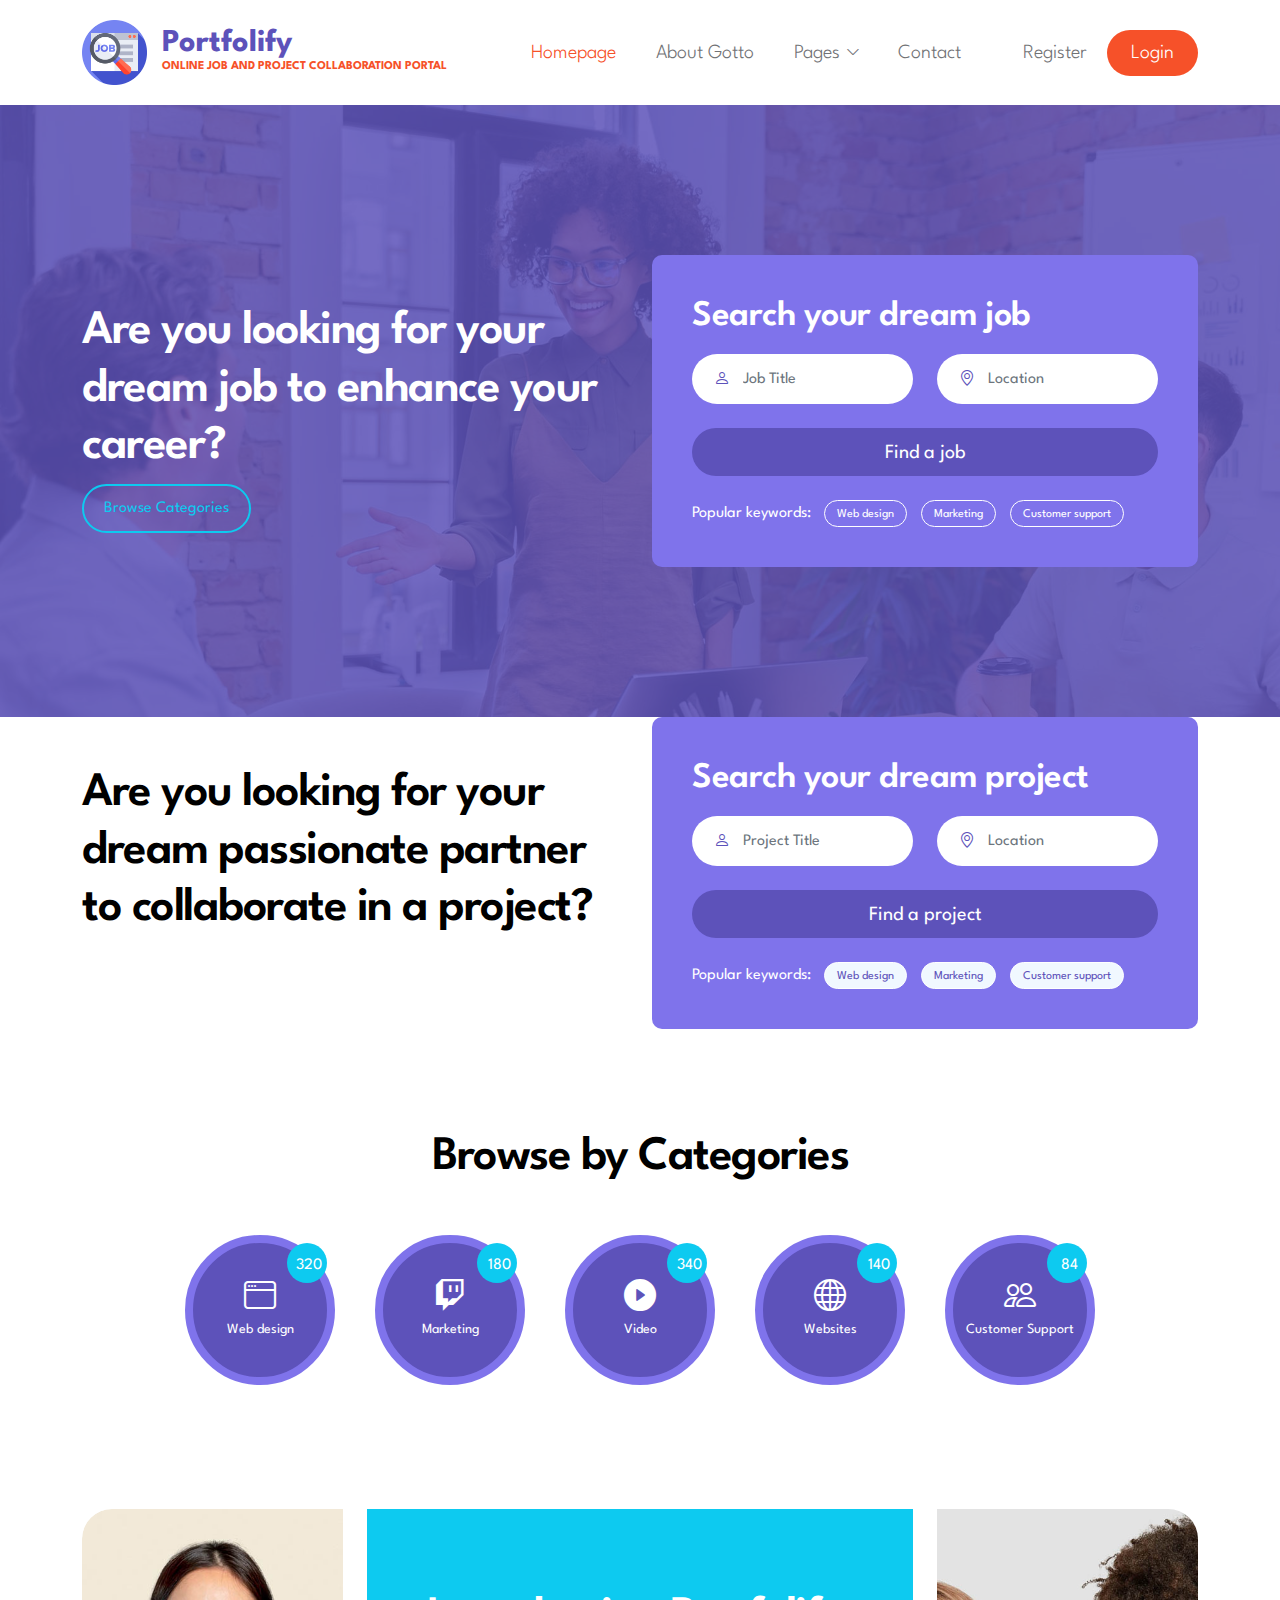
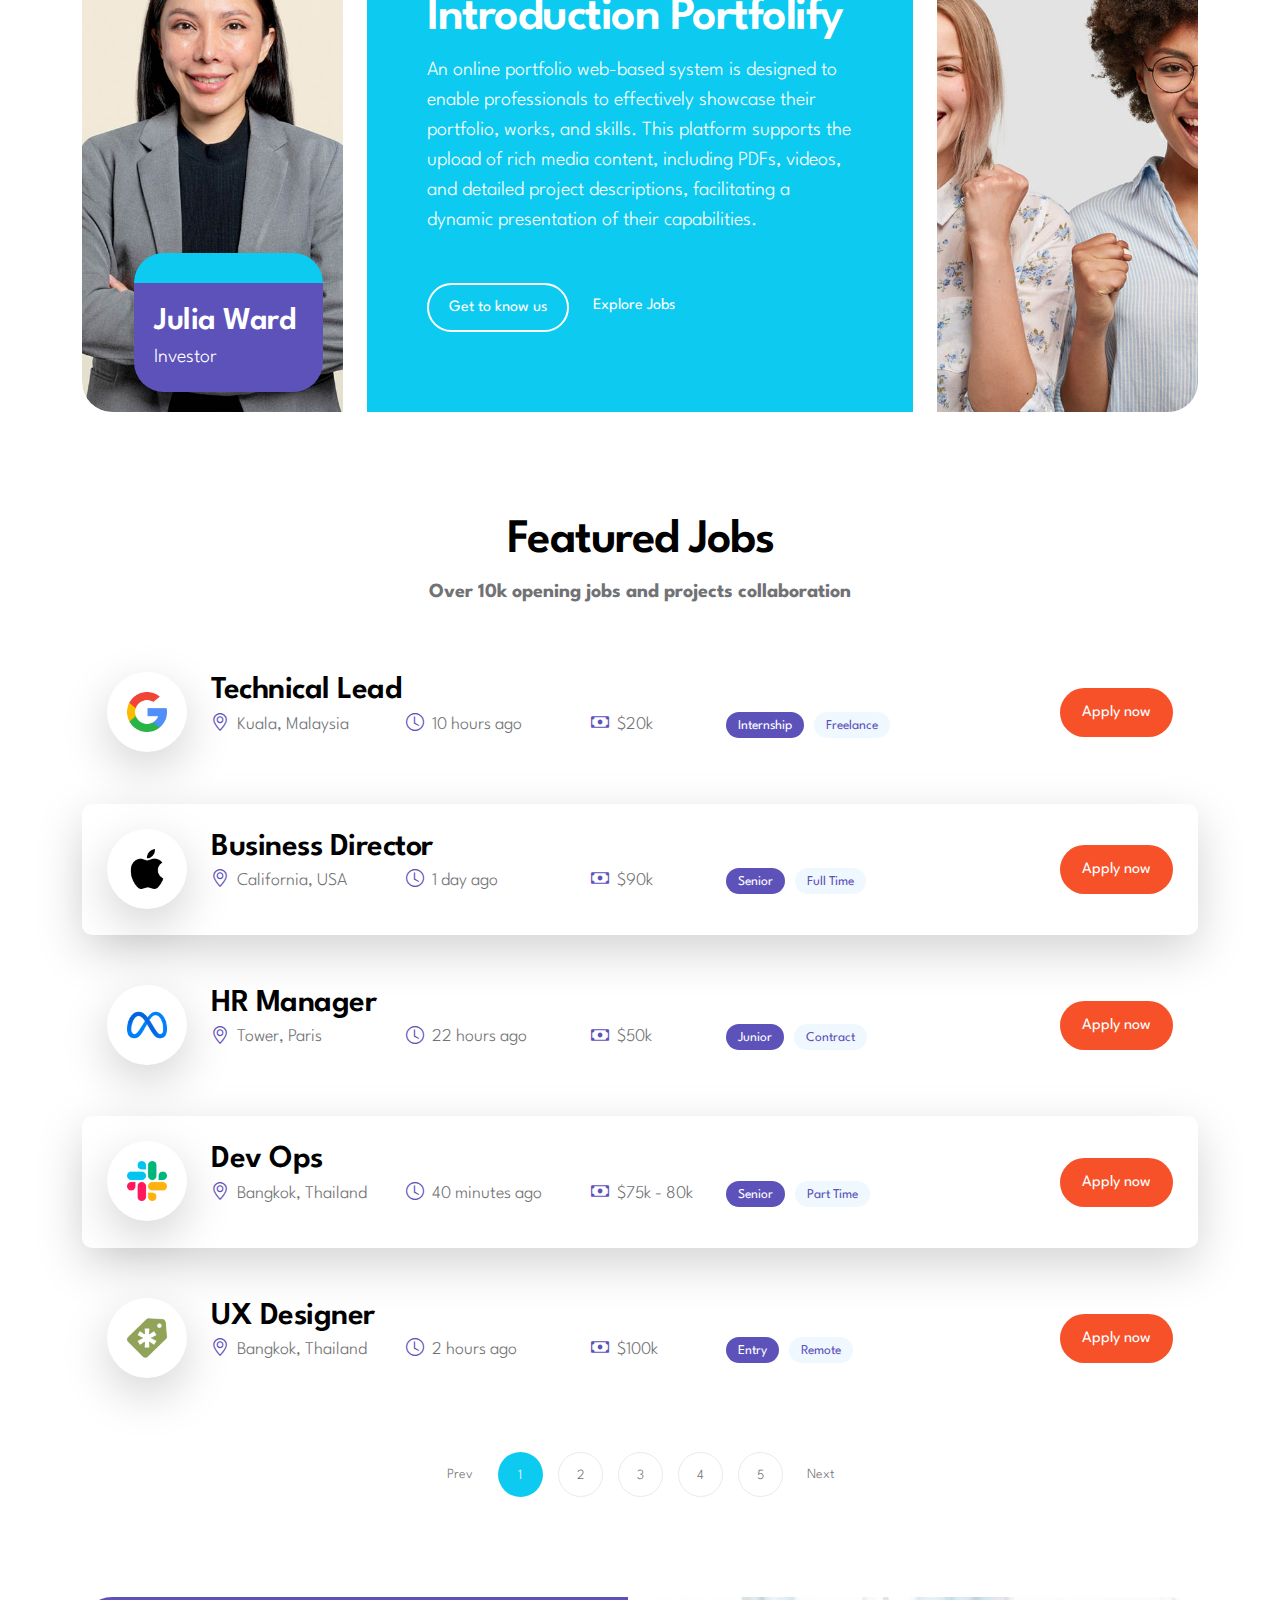
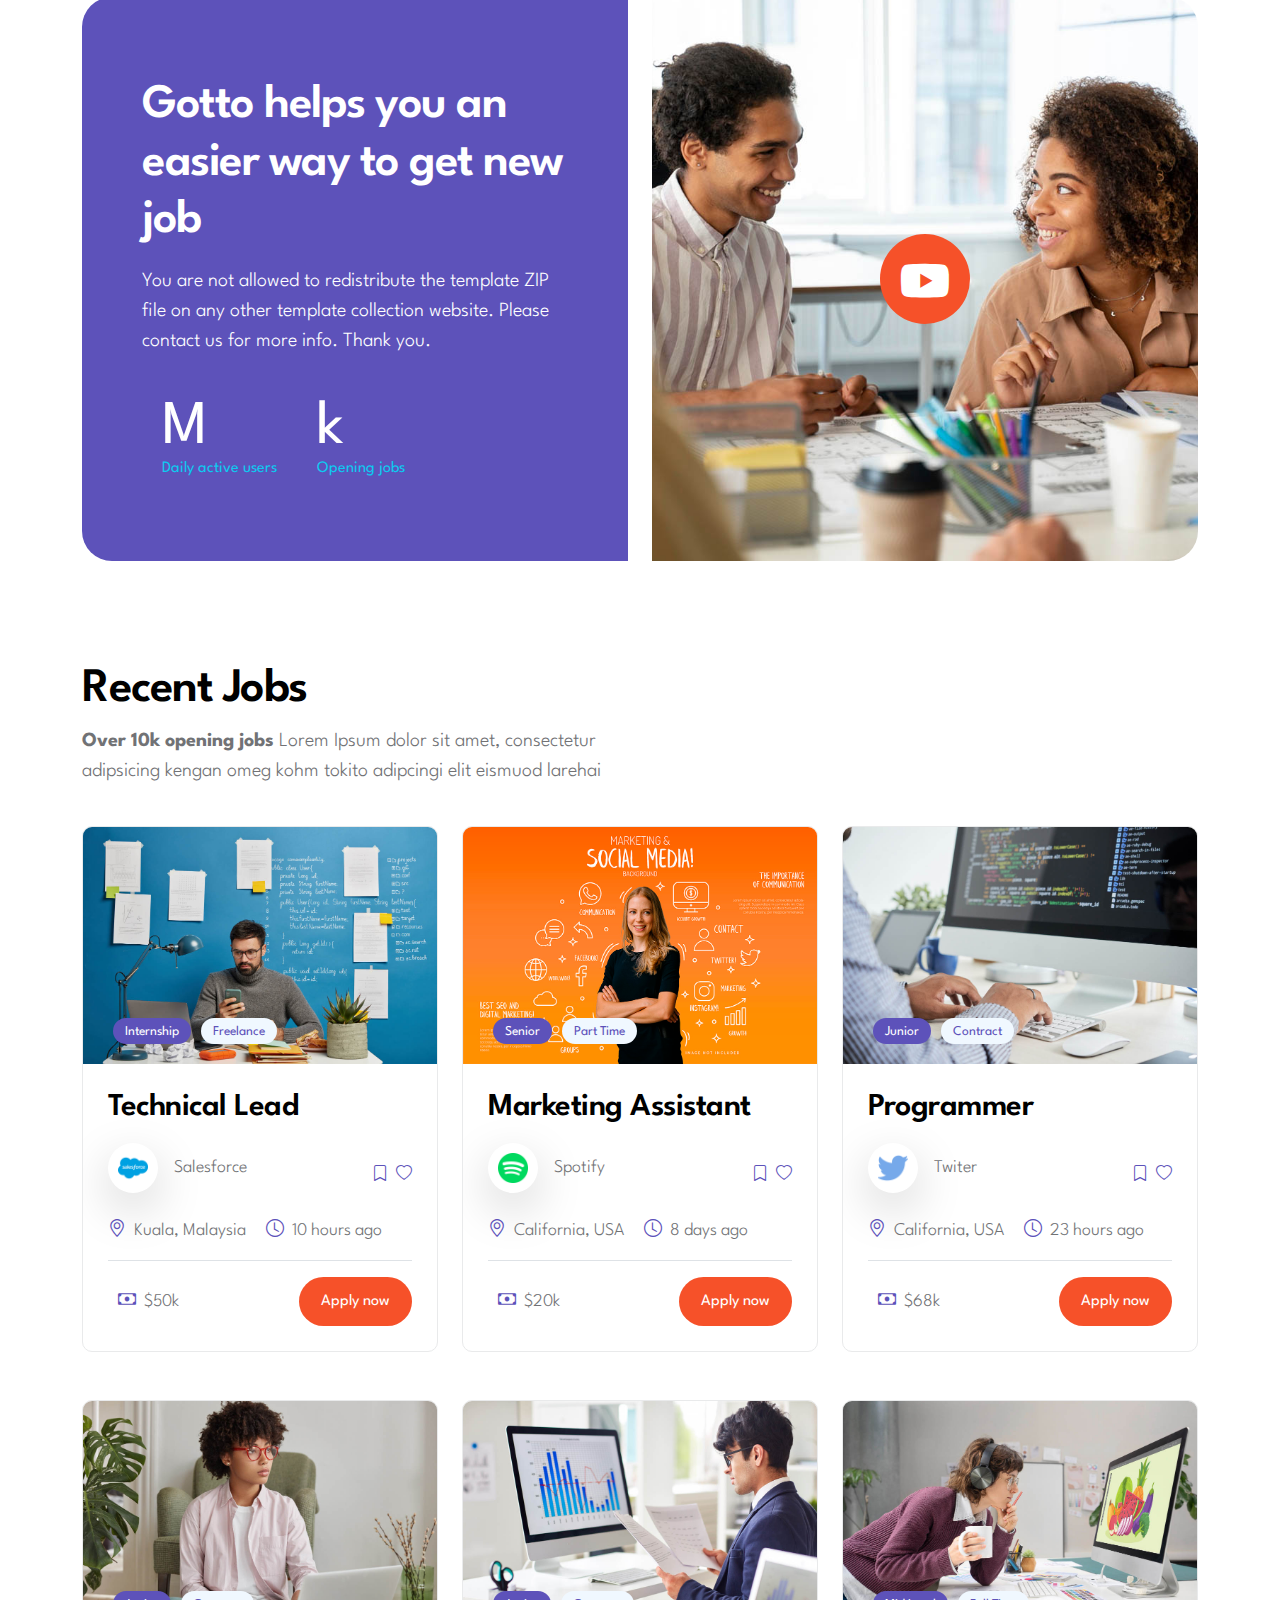
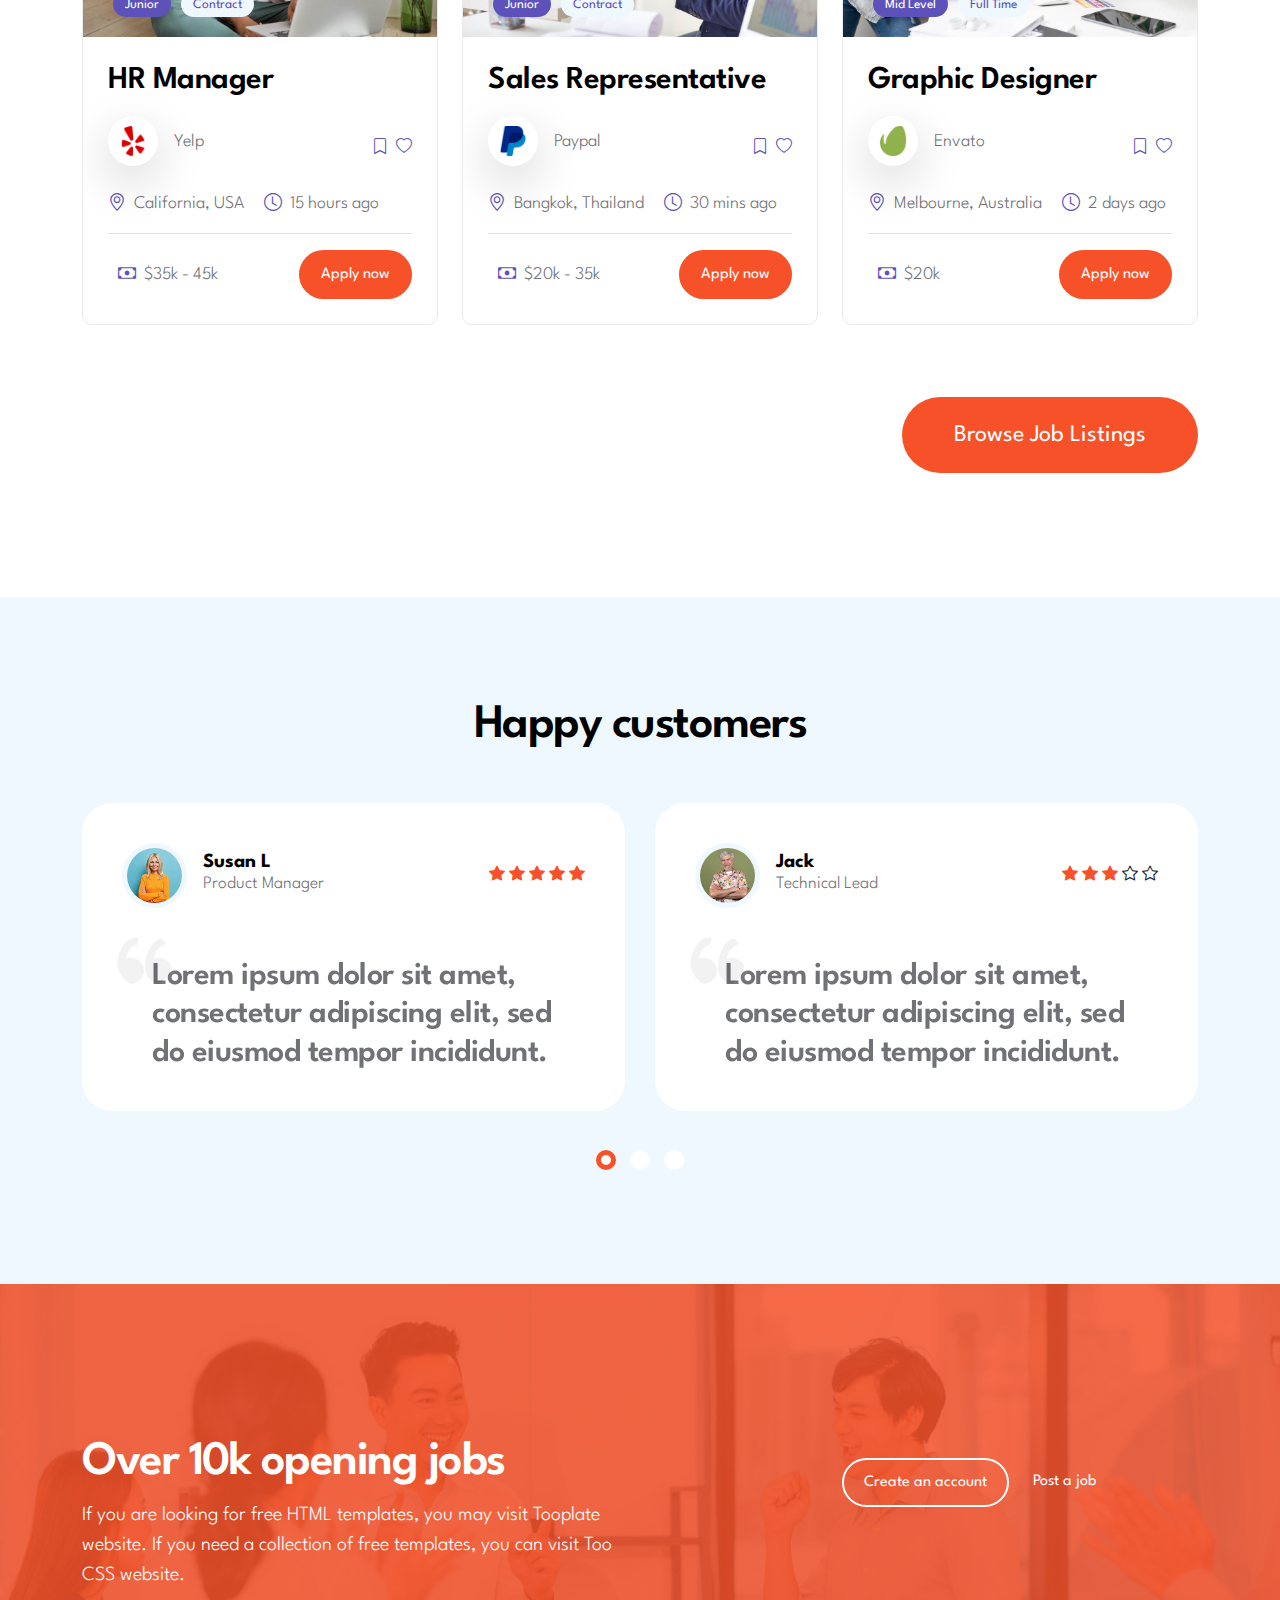
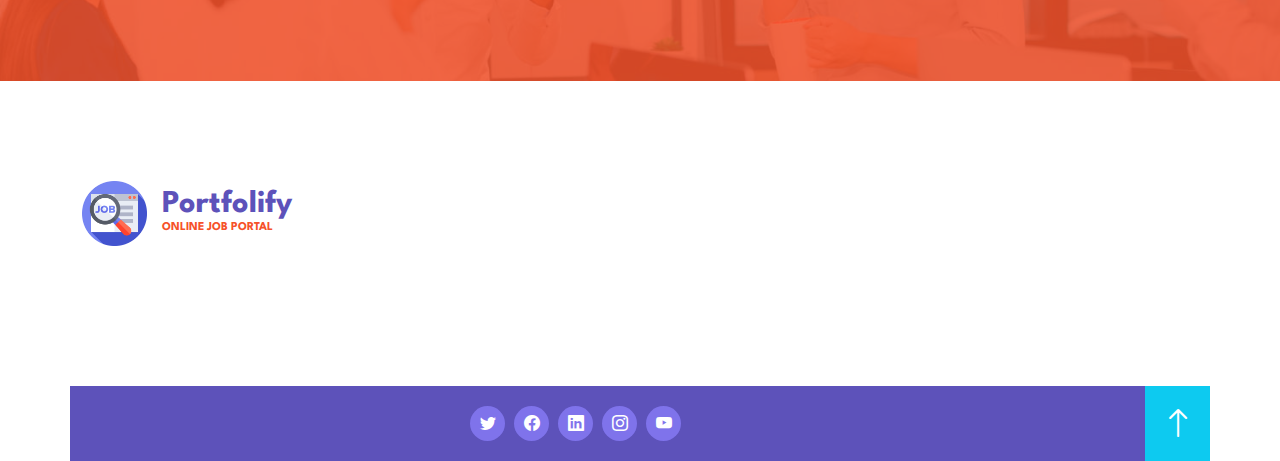
==== commit 4dab4054: "." ====
--- a/index.html
+++ b/index.html
@@ -37,8 +37,8 @@
                     <img src="images/logo.png" class="img-fluid logo-image">
 
                     <div class="d-flex flex-column">
-                        <strong class="logo-text">Gotto</strong>
-                        <small class="logo-slogan">Online Job Portal</small>
+                        <strong class="logo-text">Portfolify</strong>
+                        <small class="logo-slogan">Online Job and Project collaboration Portal</small>
                     </div>
                 </a>
 
@@ -92,9 +92,9 @@
 
                         <div class="col-lg-6 col-12 mb-5 mb-lg-0">
                             <div class="hero-section-text mt-5">
-                                <h6 class="text-white">Are you looking for your dream job?</h6>
-
-                                <h1 class="hero-title text-white mt-4 mb-4">Online Platform. <br> Best Job portal</h1>
+                                <h2 class="text-white">Are you looking for your dream job to enhance your career?</h6>
+
+                                
 
                                 <a href="#categories-section" class="custom-btn custom-border-btn btn">Browse Categories</a>
                             </div>
@@ -124,6 +124,64 @@
                                     <div class="col-lg-12 col-12">
                                         <button type="submit" class="form-control">
                                             Find a job
+                                        </button>
+                                    </div>
+
+                                    <div class="col-12">
+                                        <div class="d-flex flex-wrap align-items-center mt-4 mt-lg-0">
+                                            <span class="text-white mb-lg-0 mb-md-0 me-2">Popular keywords:</span>
+
+                                            <div>
+                                                <a href="job-listings.html" class="badge">Web design</a>
+
+                                                <a href="job-listings.html" class="badge">Marketing</a>
+
+                                                <a href="job-listings.html" class="badge">Customer support</a>
+                                            </div>
+                                        </div>
+                                    </div>
+                                </div>
+                            </form>
+                        </div>
+
+                    </div>
+                </div>
+            </section>
+
+
+        <div class="container">
+                    <div class="row">
+
+                        <div class="col-lg-6 col-12 mb-5 mb-lg-0">
+                            <div class="hero-section-text mt-5">
+                                <h2 class="text-Black">Are you looking for your dream passionate partner to collaborate in a project?</h2>
+                            </div>
+                        </div>
+
+                        <div class="col-lg-6 col-12">
+                            <form class="custom-form hero-form" action="#" method="get" role="form">
+                                <h3 class="text-white mb-3">Search your dream project</h3>
+
+                                <div class="row">
+                                    <div class="col-lg-6 col-md-6 col-12">
+                                        <div class="input-group">
+                                            <span class="input-group-text" id="basic-addon1"><i class="bi-person custom-icon"></i></span>
+
+                                            <input type="text" name="job-title" id="job-title" class="form-control" placeholder="Project Title" required>
+                                        </div>
+                                    </div>
+
+                                    <div class="col-lg-6 col-md-6 col-12">
+                                        <div class="input-group">
+                                            <span class="input-group-text" id="basic-addon2"><i class="bi-geo-alt custom-icon"></i></span>
+
+                                            <input type="text" name="job-location" id="job-location" class="form-control" placeholder="Location" required>
+                                        </div>
+                                    </div>
+
+                                    <div class="col-lg-12 col-12">
+                                        <button type="submit" class="form-control">
+                                            Find a project
                                         </button>
                                     </div>
 
@@ -250,9 +308,9 @@
 
                         <div class="col-lg-6 col-12">
                             <div class="custom-text-block">
-                                <h2 class="text-white mb-2">Introduction Gotto</h2>
-
-                                <p class="text-white">Gotto Job is a free website template for job portals. This layout is based on Bootstrap 5 CSS framework. Thank you for visiting <a href="https://www.tooplate.com" target="_parent">Tooplate website</a>. Images are from <a href="https://www.freepik.com/" target="_blank">FreePik</a> website.</p>
+                                <h2 class="text-white mb-2">Introduction Portfolify</h2>
+
+                                <p class="text-white">An online portfolio web-based system is designed to enable professionals to effectively showcase their portfolio, works, and skills. This platform supports the upload of rich media content, including PDFs, videos, and detailed project descriptions, facilitating a dynamic presentation of their capabilities.</p>
 
                                 <div class="custom-border-btn-wrap d-flex align-items-center mt-5">
                                     <a href="about.html" class="custom-btn custom-border-btn btn me-4">Get to know us</a>
@@ -266,11 +324,6 @@
                             <div class="instagram-block">
                                 <img src="images/horizontal-shot-happy-mixed-race-females.jpg" class="about-image custom-border-radius-end img-fluid" alt="">
 
-                                <div class="instagram-block-text">
-                                    <a href="https://instagram.com/" class="custom-btn btn">
-                                        <i class="bi-instagram"></i>
-                                        @Gotto
-                                    </a>
                                 </div>
                             </div>
                         </div>
@@ -287,7 +340,7 @@
                         <div class="col-lg-6 col-12 text-center mx-auto mb-4">
                             <h2>Featured Jobs</h2>
 
-                            <p><strong>Over 10k opening jobs</strong> Feel free to download and use our free HTML templates from Tooplate website.</p>
+                            <p><strong>Over 10k opening jobs and projects collaboration</strong></p>
                         </div>
 
                         <div class="col-lg-12 col-12">
@@ -1178,80 +1231,14 @@
                             <img src="images/logo.png" class="img-fluid logo-image">
 
                             <div class="d-flex flex-column">
-                                <strong class="logo-text">Gotto</strong>
+                                <strong class="logo-text">Portfolify</strong>
                                 <small class="logo-slogan">Online Job Portal</small>
                             </div>
-                        </div>  
-
-                        <p class="mb-2">
-                            <i class="custom-icon bi-globe me-1"></i>
-
-                            <a href="#" class="site-footer-link">
-                                www.jobbportal.com
-                            </a>
-                        </p>
-
-                        <p class="mb-2">
-                            <i class="custom-icon bi-telephone me-1"></i>
-
-                            <a href="tel: 305-240-9671" class="site-footer-link">
-                                305-240-9671
-                            </a>
-                        </p>
-
-                        <p>
-                            <i class="custom-icon bi-envelope me-1"></i>
-
-                            <a href="mailto:info@yourgmail.com" class="site-footer-link">
-                                info@jobportal.co
-                            </a>
-                        </p>
-
-                    </div>
-
-                    <div class="col-lg-2 col-md-3 col-6 ms-lg-auto">
-                        <h6 class="site-footer-title">Company</h6>
-
-                        <ul class="footer-menu">
-                            <li class="footer-menu-item"><a href="#" class="footer-menu-link">About</a></li>
-
-                            <li class="footer-menu-item"><a href="#" class="footer-menu-link">Blog</a></li>
-
-                            <li class="footer-menu-item"><a href="#" class="footer-menu-link">Jobs</a></li>
-
-                            <li class="footer-menu-item"><a href="#" class="footer-menu-link">Contact</a></li>
-                        </ul>
-                    </div>
-
-                    <div class="col-lg-2 col-md-3 col-6">
-                        <h6 class="site-footer-title">Resources</h6>
-
-                        <ul class="footer-menu">
-                            <li class="footer-menu-item"><a href="#" class="footer-menu-link">Guide</a></li>
-
-                            <li class="footer-menu-item"><a href="#" class="footer-menu-link">How it works</a></li>
-
-                            <li class="footer-menu-item"><a href="#" class="footer-menu-link">Salary Tool</a></li>
-                        </ul>
-                    </div>
-
-                    <div class="col-lg-4 col-md-8 col-12 mt-3 mt-lg-0">
-                        <h6 class="site-footer-title">Newsletter</h6>
-
-                        <form class="custom-form newsletter-form" action="#" method="post" role="form">
-                            <h6 class="site-footer-title">Get notified jobs news</h6>
-
-                            <div class="input-group">
-                                <span class="input-group-text" id="basic-addon1"><i class="bi-person"></i></span>
-
-                                <input type="text" name="newsletter-name" id="newsletter-name" class="form-control" placeholder="yourname@gmail.com" required>
-
-                                <button type="submit" class="form-control">
-                                    <i class="bi-send"></i>
-                                </button>
-                            </div>
-                        </form>
-                    </div>
+                        
+
+                    
+
+                    
 
                 </div>
             </div>
@@ -1261,13 +1248,7 @@
                     <div class="row">
 
                         <div class="col-lg-4 col-12 d-flex align-items-center">
-                            <p class="copyright-text">Copyright © Gotto Job 2048</p>
-
-                            <ul class="footer-menu d-flex">
-                                <li class="footer-menu-item"><a href="#" class="footer-menu-link">Privacy Policy</a></li>
-
-                                <li class="footer-menu-item"><a href="#" class="footer-menu-link">Terms</a></li>
-                            </ul>
+                            
                         </div>
 
                         <div class="col-lg-5 col-12 mt-2 mt-lg-0">
@@ -1294,9 +1275,7 @@
                             </ul>
                         </div>
 
-                        <div class="col-lg-3 col-12 mt-2 d-flex align-items-center mt-lg-0">
-                            <p>Design: <a class="sponsored-link" rel="sponsored" href="https://www.tooplate.com" target="_blank">Tooplate</a></p>
-                        </div>
+                    
 
                         <a class="back-top-icon bi-arrow-up smoothscroll d-flex justify-content-center align-items-center" href="#top"></a>
 
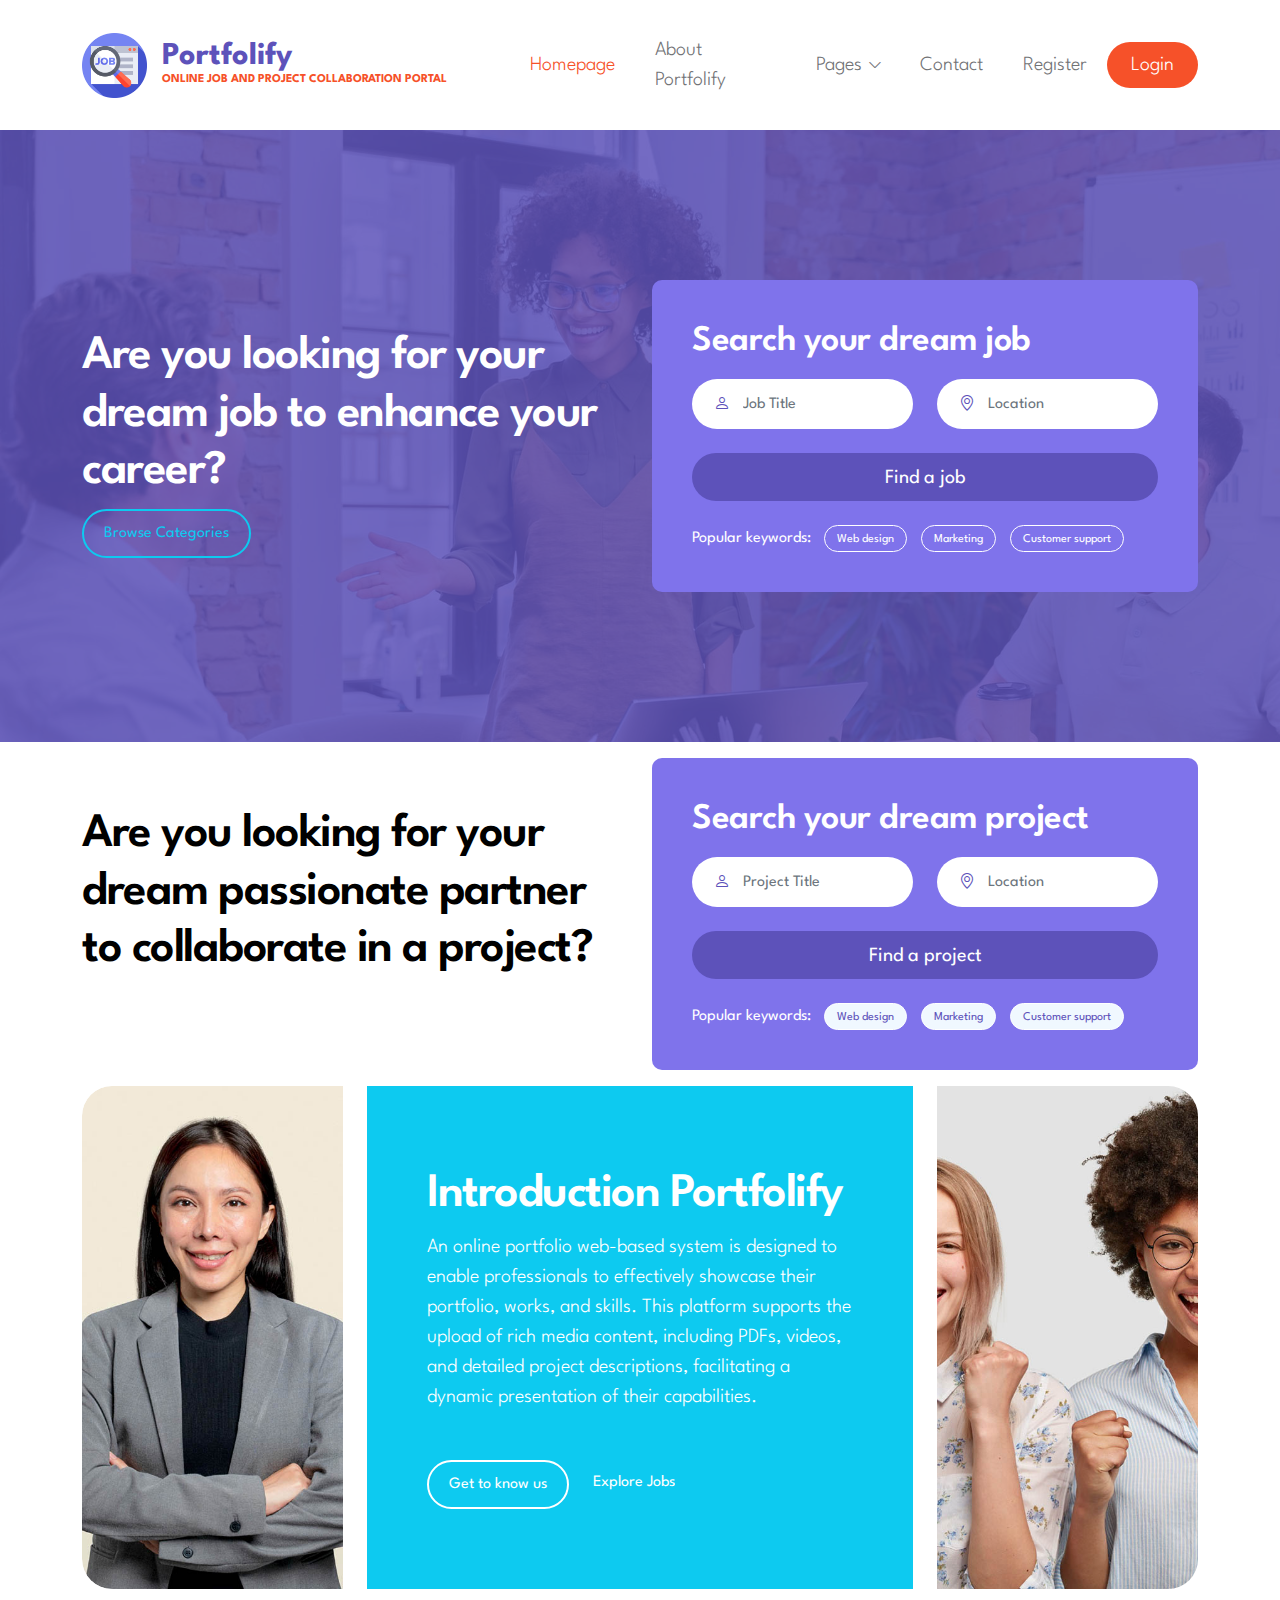
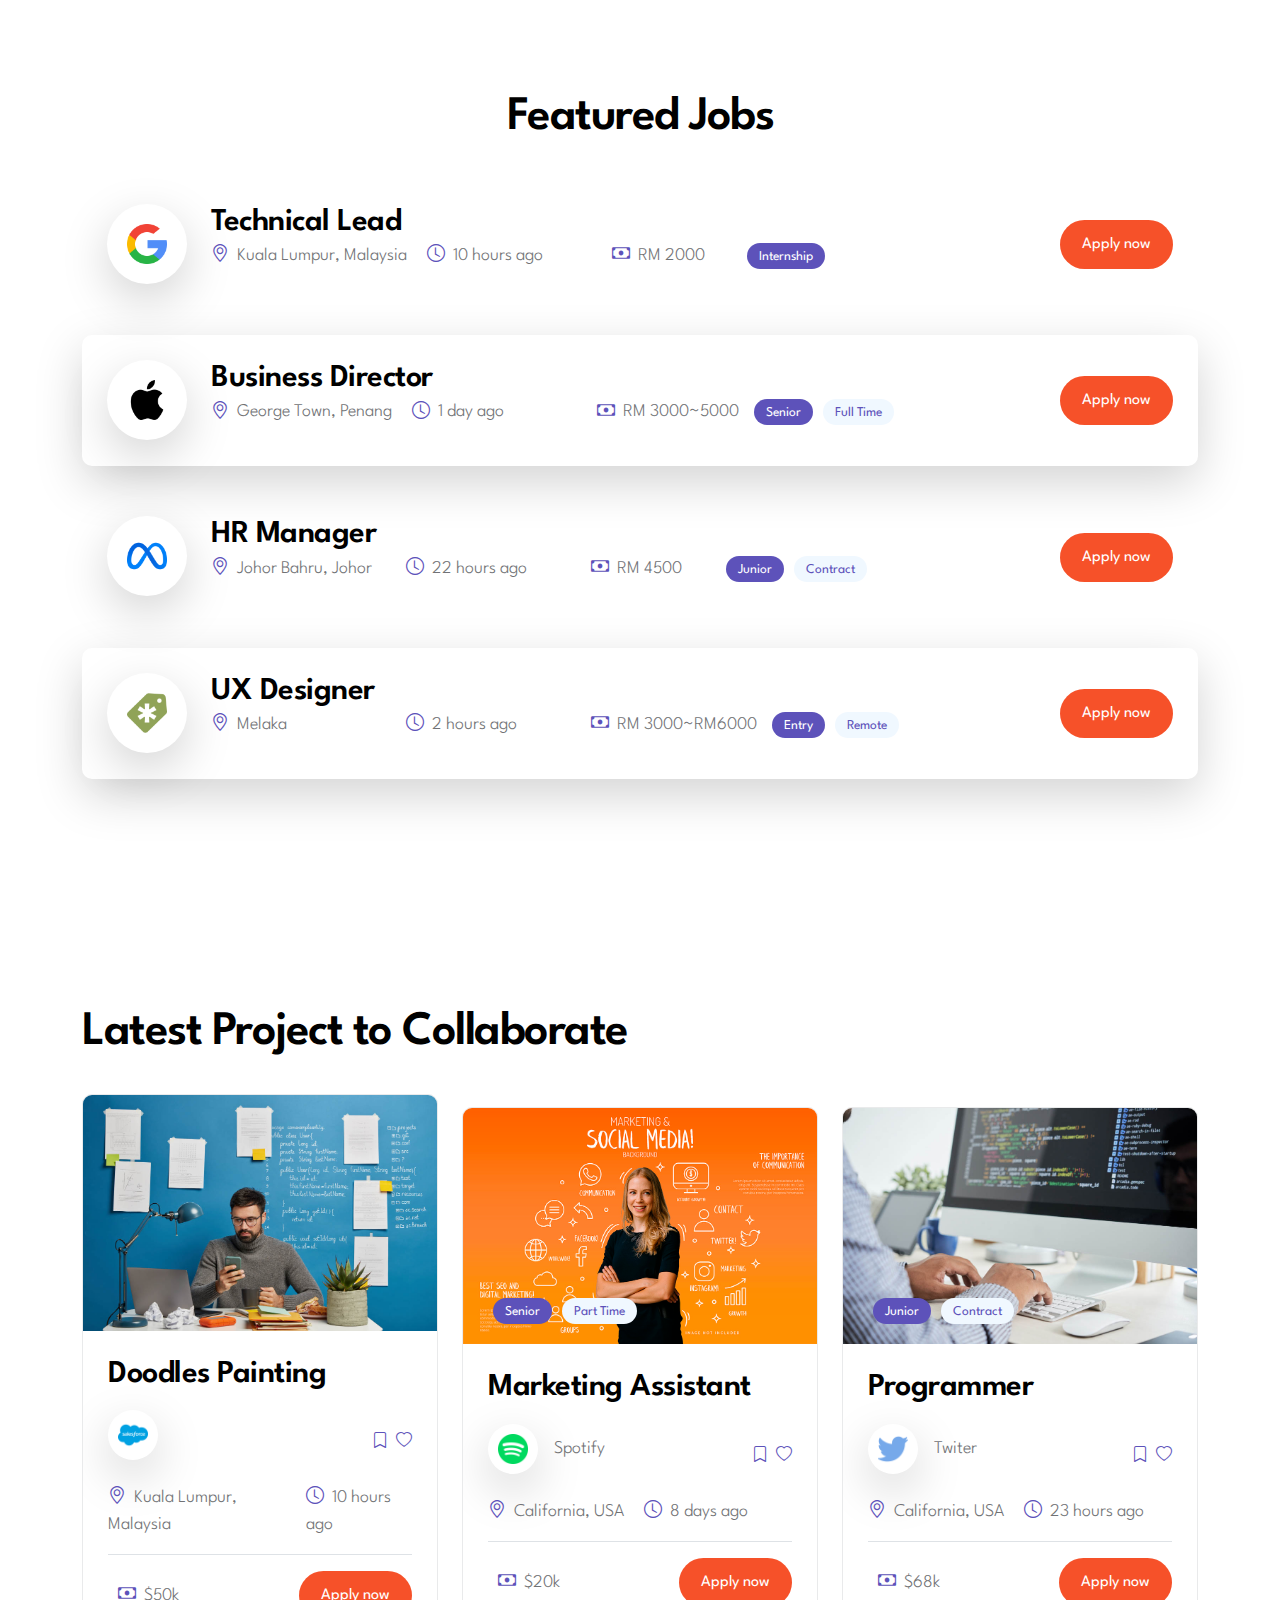
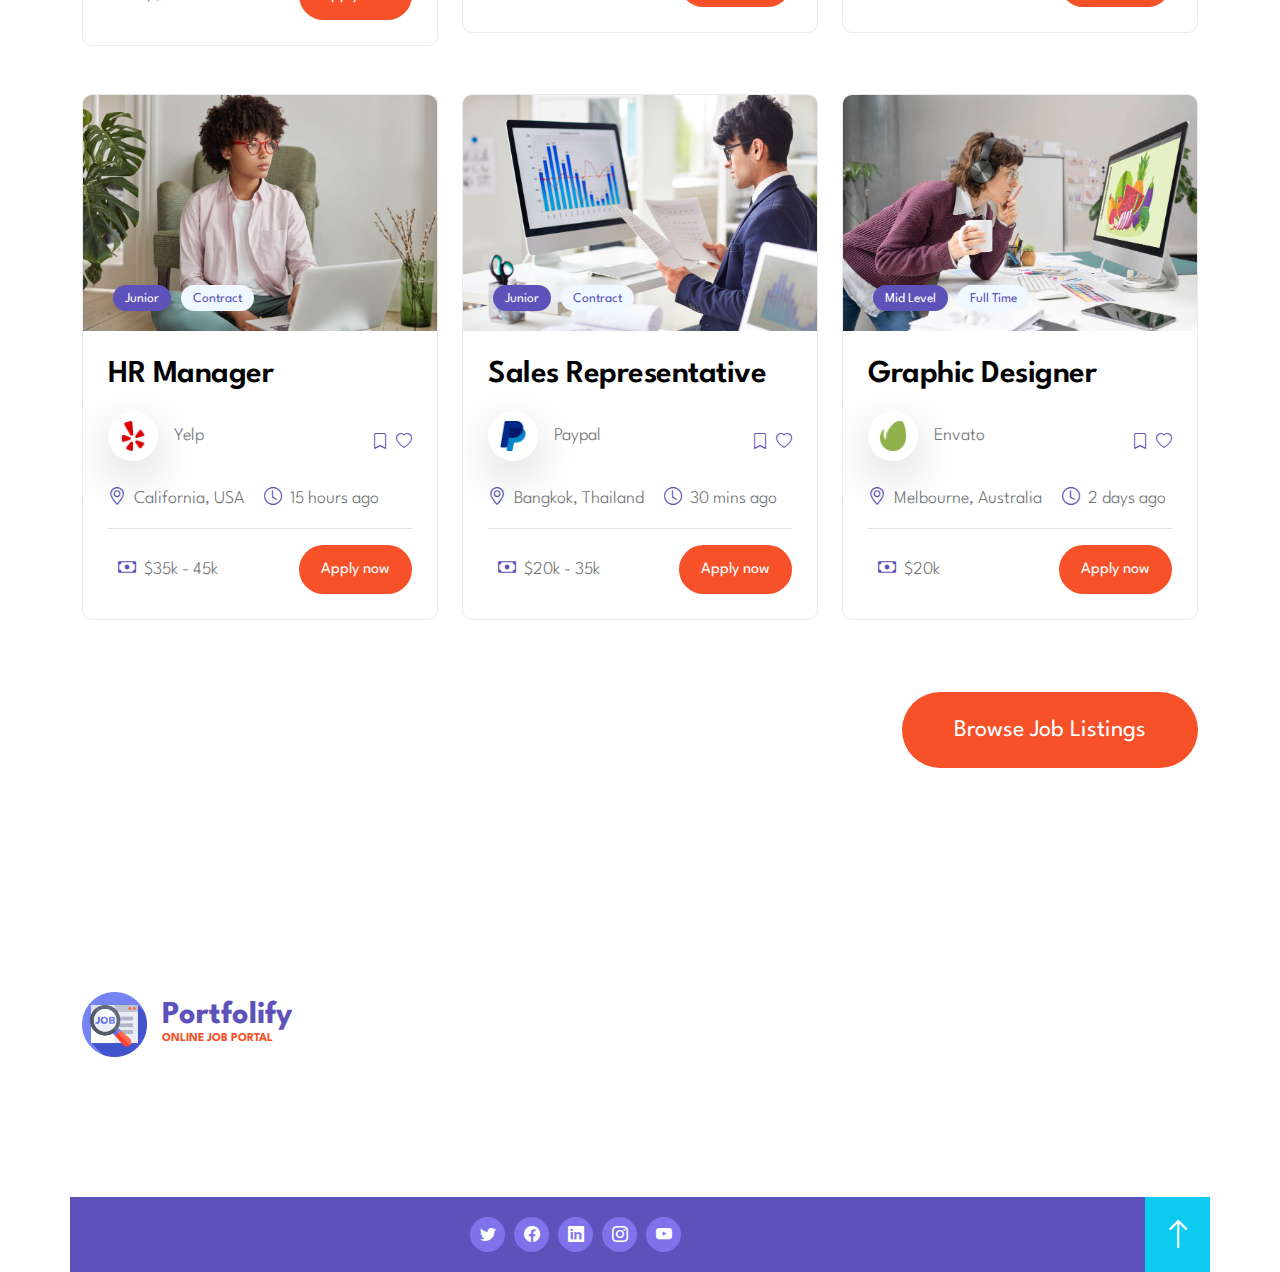
==== commit b666a758: "HIIIII" ====
--- a/index.html
+++ b/index.html
@@ -53,7 +53,7 @@
                         </li>
 
                         <li class="nav-item">
-                            <a class="nav-link" href="about.html">About Gotto</a>
+                            <a class="nav-link" href="about.html">About Portfolify</a>
                         </li>
 
                         <li class="nav-item dropdown">
@@ -62,7 +62,7 @@
                             <ul class="dropdown-menu dropdown-menu-light" aria-labelledby="navbarLightDropdownMenuLink">
                                 <li><a class="dropdown-item" href="job-listings.html">Job Listings</a></li>
 
-                                <li><a class="dropdown-item" href="job-details.html">Job Details</a></li>
+                                <li><a class="dropdown-item" href="job-details.html">Project Listings</a></li>
                             </ul>
                         </li>
 
@@ -148,7 +148,7 @@
                 </div>
             </section>
 
-
+        <p>
         <div class="container">
                     <div class="row">
 
@@ -204,84 +204,41 @@
 
                     </div>
                 </div>
-            </section>
-
-
-            <section class="categories-section section-padding" id="categories-section">
+            </p>
+        </section>
+
+
+            <section class="about-section">
                 <div class="container">
-                    <div class="row justify-content-center align-items-center">
-
-                        <div class="col-lg-12 col-12 text-center">
-                            <h2 class="mb-5">Browse by <span>Categories</span></h2>
-                        </div>
-
-                        <div class="col-lg-2 col-md-4 col-6">
-                            <div class="categories-block">
-                                <a href="#" class="d-flex flex-column justify-content-center align-items-center h-100">
-                                    <i class="categories-icon bi-window"></i>
-                                
-                                    <small class="categories-block-title">Web design</small>
-
-                                    <div class="categories-block-number d-flex flex-column justify-content-center align-items-center">
-                                        <span class="categories-block-number-text">320</span>
-                                    </div>
-                                </a>
-                            </div>
-                        </div>
-
-                        <div class="col-lg-2 col-md-4 col-6">
-                            <div class="categories-block">
-                                <a href="#" class="d-flex flex-column justify-content-center align-items-center h-100">
-                                    <i class="categories-icon bi-twitch"></i>
-                                
-                                    <small class="categories-block-title">Marketing</small>
-
-                                    <div class="categories-block-number d-flex flex-column justify-content-center align-items-center">
-                                        <span class="categories-block-number-text">180</span>
-                                    </div>
-                                </a>
-                            </div>
-                        </div>
-
-                        <div class="col-lg-2 col-md-4 col-6">
-                            <div class="categories-block">
-                                <a href="#" class="d-flex flex-column justify-content-center align-items-center h-100">
-                                    <i class="categories-icon bi-play-circle-fill"></i>
-                                
-                                    <small class="categories-block-title">Video</small>
-
-                                    <div class="categories-block-number d-flex flex-column justify-content-center align-items-center">
-                                        <span class="categories-block-number-text">340</span>
-                                    </div>
-                                </a>
-                            </div>
-                        </div>
-
-                        <div class="col-lg-2 col-md-4 col-6">
-                            <div class="categories-block">
-                                <a href="#" class="d-flex flex-column justify-content-center align-items-center h-100">
-                                    <i class="categories-icon bi-globe"></i>
-                                
-                                    <small class="categories-block-title">Websites</small>
-
-                                    <div class="categories-block-number d-flex flex-column justify-content-center align-items-center">
-                                        <span class="categories-block-number-text">140</span>
-                                    </div>
-                                </a>
-                            </div>
-                        </div>
-
-                        <div class="col-lg-2 col-md-4 col-6">
-                            <div class="categories-block">
-                                <a href="#" class="d-flex flex-column justify-content-center align-items-center h-100">
-                                    <i class="categories-icon bi-people"></i>
-                                
-                                    <small class="categories-block-title">Customer Support</small>
-
-                                    <div class="categories-block-number d-flex flex-column justify-content-center align-items-center">
-                                        <span class="categories-block-number-text">84</span>
-                                    </div>
-                                </a>
+                    <div class="row">
+
+                        <div class="col-lg-3 col-12">
+                            <div class="about-image-wrap custom-border-radius-start">
+                                <img src="images/professional-asian-businesswoman-gray-blazer.jpg" class="about-image custom-border-radius-start img-fluid" alt="">
+
+                            
+                            </div>
+                        </div>
+
+                        <div class="col-lg-6 col-12">
+                            <div class="custom-text-block">
+                                <h2 class="text-white mb-2">Introduction Portfolify</h2>
+
+                                <p class="text-white">An online portfolio web-based system is designed to enable professionals to effectively showcase their portfolio, works, and skills. This platform supports the upload of rich media content, including PDFs, videos, and detailed project descriptions, facilitating a dynamic presentation of their capabilities.</p>
+
+                                <div class="custom-border-btn-wrap d-flex align-items-center mt-5">
+                                    <a href="about.html" class="custom-btn custom-border-btn btn me-4">Get to know us</a>
+
+                                    <a href="#job-section" class="custom-link smoothscroll">Explore Jobs</a>
+                                </div>
+                            </div>
+                        </div>
+
+                        <div class="col-lg-3 col-12">
+                            <div class="instagram-block">
+                                <img src="images/horizontal-shot-happy-mixed-race-females.jpg" class="about-image custom-border-radius-end img-fluid" alt="">
+
+                                </div>
                             </div>
                         </div>
 
@@ -290,57 +247,12 @@
             </section>
 
 
-            <section class="about-section">
-                <div class="container">
-                    <div class="row">
-
-                        <div class="col-lg-3 col-12">
-                            <div class="about-image-wrap custom-border-radius-start">
-                                <img src="images/professional-asian-businesswoman-gray-blazer.jpg" class="about-image custom-border-radius-start img-fluid" alt="">
-
-                                <div class="about-info">
-                                    <h4 class="text-white mb-0 me-2">Julia Ward</h4>
-
-                                    <p class="text-white mb-0">Investor</p>
-                                </div>
-                            </div>
-                        </div>
-
-                        <div class="col-lg-6 col-12">
-                            <div class="custom-text-block">
-                                <h2 class="text-white mb-2">Introduction Portfolify</h2>
-
-                                <p class="text-white">An online portfolio web-based system is designed to enable professionals to effectively showcase their portfolio, works, and skills. This platform supports the upload of rich media content, including PDFs, videos, and detailed project descriptions, facilitating a dynamic presentation of their capabilities.</p>
-
-                                <div class="custom-border-btn-wrap d-flex align-items-center mt-5">
-                                    <a href="about.html" class="custom-btn custom-border-btn btn me-4">Get to know us</a>
-
-                                    <a href="#job-section" class="custom-link smoothscroll">Explore Jobs</a>
-                                </div>
-                            </div>
-                        </div>
-
-                        <div class="col-lg-3 col-12">
-                            <div class="instagram-block">
-                                <img src="images/horizontal-shot-happy-mixed-race-females.jpg" class="about-image custom-border-radius-end img-fluid" alt="">
-
-                                </div>
-                            </div>
-                        </div>
-
-                    </div>
-                </div>
-            </section>
-
-
             <section class="job-section job-featured-section section-padding" id="job-section">
                 <div class="container">
                     <div class="row">
 
                         <div class="col-lg-6 col-12 text-center mx-auto mb-4">
                             <h2>Featured Jobs</h2>
-
-                            <p><strong>Over 10k opening jobs and projects collaboration</strong></p>
                         </div>
 
                         <div class="col-lg-12 col-12">
@@ -358,7 +270,7 @@
                                         <div class="d-flex flex-wrap align-items-center">
                                             <p class="job-location mb-0">
                                                 <i class="custom-icon bi-geo-alt me-1"></i>
-                                                Kuala, Malaysia
+                                                Kuala Lumpur, Malaysia
                                             </p>
 
                                             <p class="job-date mb-0">
@@ -368,7 +280,7 @@
 
                                             <p class="job-price mb-0">
                                                 <i class="custom-icon bi-cash me-1"></i>
-                                                $20k
+                                                RM 2000
                                             </p>
 
                                             <div class="d-flex">
@@ -376,9 +288,7 @@
                                                     <a href="job-listings.html" class="badge badge-level">Internship</a>
                                                 </p>
 
-                                                <p class="mb-0">
-                                                    <a href="job-listings.html" class="badge">Freelance</a>
-                                                </p>
+                        
                                             </div>
                                         </div>
                                     </div>
@@ -403,7 +313,7 @@
                                         <div class="d-flex flex-wrap align-items-center">
                                             <p class="job-location mb-0">
                                                 <i class="custom-icon bi-geo-alt me-1"></i>
-                                                California, USA
+                                                George Town, Penang
                                             </p>
 
                                             <p class="job-date mb-0">
@@ -413,7 +323,7 @@
 
                                             <p class="job-price mb-0">
                                                 <i class="custom-icon bi-cash me-1"></i>
-                                                $90k
+                                                RM 3000~5000
                                             </p>
 
                                             <div class="d-flex">
@@ -448,7 +358,7 @@
                                         <div class="d-flex flex-wrap align-items-center">
                                             <p class="job-location mb-0">
                                                 <i class="custom-icon bi-geo-alt me-1"></i>
-                                                Tower, Paris
+                                                Johor Bahru, Johor
                                             </p>
 
                                             <p class="job-date mb-0">
@@ -458,7 +368,7 @@
 
                                             <p class="job-price mb-0">
                                                 <i class="custom-icon bi-cash me-1"></i>
-                                                $50k
+                                                RM 4500
                                             </p>
 
                                             <div class="d-flex">
@@ -468,51 +378,6 @@
 
                                                 <p class="mb-0">
                                                     <a href="job-listings.html" class="badge">Contract</a>
-                                                </p>
-                                            </div>
-                                        </div>
-                                    </div>
-
-                                    <div class="job-section-btn-wrap">
-                                        <a href="job-details.html" class="custom-btn btn">Apply now</a>
-                                    </div>
-                                </div>
-                            </div>
-
-                            <div class="job-thumb d-flex">
-                                <div class="job-image-wrap bg-white shadow-lg">
-                                    <img src="images/logos/slack.png" class="job-image img-fluid" alt="">
-                                </div>
-
-                                <div class="job-body d-flex flex-wrap flex-auto align-items-center ms-4">
-                                    <div class="mb-3">
-                                        <h4 class="job-title mb-lg-0">
-                                            <a href="job-details.html" class="job-title-link">Dev Ops</a>
-                                        </h4>
-
-                                        <div class="d-flex flex-wrap align-items-center">
-                                            <p class="job-location mb-0">
-                                                <i class="custom-icon bi-geo-alt me-1"></i>
-                                                Bangkok, Thailand
-                                            </p>
-
-                                            <p class="job-date mb-0">
-                                                <i class="custom-icon bi-clock me-1"></i>
-                                                40 minutes ago
-                                            </p>
-
-                                            <p class="job-price mb-0">
-                                                <i class="custom-icon bi-cash me-1"></i>
-                                                $75k - 80k
-                                            </p>
-
-                                            <div class="d-flex">
-                                                <p class="mb-0">
-                                                    <a href="job-listings.html" class="badge badge-level">Senior</a>
-                                                </p>
-
-                                                <p class="mb-0">
-                                                    <a href="job-listings.html" class="badge">Part Time</a>
                                                 </p>
                                             </div>
                                         </div>
@@ -538,7 +403,7 @@
                                         <div class="d-flex flex-wrap align-items-center">
                                             <p class="job-location mb-0">
                                                 <i class="custom-icon bi-geo-alt me-1"></i>
-                                                Bangkok, Thailand
+                                                Melaka
                                             </p>
 
                                             <p class="job-date mb-0">
@@ -548,7 +413,7 @@
 
                                             <p class="job-price mb-0">
                                                 <i class="custom-icon bi-cash me-1"></i>
-                                                $100k
+                                                RM 3000~RM6000
                                             </p>
 
                                             <div class="d-flex">
@@ -569,103 +434,19 @@
                                 </div>
                             </div>
 
-                            <nav aria-label="Page navigation example">
-                                <ul class="pagination justify-content-center mt-5">
-                                    <li class="page-item">
-                                        <a class="page-link" href="#" aria-label="Previous">
-                                            <span aria-hidden="true">Prev</span>
-                                        </a>
-                                    </li>
-
-                                    <li class="page-item active" aria-current="page">
-                                        <a class="page-link" href="#">1</a>
-                                    </li>
-                                    
-                                    <li class="page-item">
-                                        <a class="page-link" href="#">2</a>
-                                    </li>
-                                    
-                                    <li class="page-item">
-                                        <a class="page-link" href="#">3</a>
-                                    </li>
-
-                                    <li class="page-item">
-                                        <a class="page-link" href="#">4</a>
-                                    </li>
-
-                                    <li class="page-item">
-                                        <a class="page-link" href="#">5</a>
-                                    </li>
-                                    
-                                    <li class="page-item">
-                                        <a class="page-link" href="#" aria-label="Next">
-                                            <span aria-hidden="true">Next</span>
-                                        </a>
-                                    </li>
-                                </ul>
-                            </nav>
+                    
                         </div>
 
                     </div>
                 </div>
             </section>
 
-
-            <section>
-                <div class="container">
-                    <div class="row">
-
-                        <div class="col-lg-6 col-12">
-                            <div class="custom-text-block custom-border-radius-start">
-                                <h2 class="text-white mb-3">Gotto helps you an easier way to get new job</h2>
-
-                                <p class="text-white">You are not allowed to redistribute the template ZIP file on any other template collection website. Please contact us for more info. Thank you.</p>
-
-                                <div class="d-flex mt-4">
-                                    <div class="counter-thumb"> 
-                                        <div class="d-flex">
-                                            <span class="counter-number" data-from="1" data-to="12" data-speed="1000"></span>
-                                            <span class="counter-number-text">M</span>
-                                        </div>
-
-                                        <span class="counter-text">Daily active users</span>
-                                    </div> 
-
-                                    <div class="counter-thumb">    
-                                        <div class="d-flex">
-                                            <span class="counter-number" data-from="1" data-to="450" data-speed="1000"></span>
-                                            <span class="counter-number-text">k</span>
-                                        </div>
-
-                                        <span class="counter-text">Opening jobs</span>
-                                    </div> 
-                                </div>
-                            </div>
-                        </div>
-
-                        <div class="col-lg-6 col-12">
-                            <div class="video-thumb">
-                                <img src="images/people-working-as-team-company.jpg" class="about-image custom-border-radius-end img-fluid" alt="">
-
-                                <div class="video-info">
-                                    <a href="https://www.youtube.com/tooplate" class="youtube-icon bi-youtube"></a>
-                                </div>
-                            </div>
-                        </div>
-
-                    </div>
-                </div>
-            </section>
-
-
             <section class="job-section recent-jobs-section section-padding">
                 <div class="container">
                     <div class="row align-items-center">
 
                         <div class="col-lg-6 col-12 mb-4">
-                            <h2>Recent Jobs</h2>
-
-                            <p><strong>Over 10k opening jobs</strong> Lorem Ipsum dolor sit amet, consectetur adipsicing kengan omeg kohm tokito adipcingi elit eismuod larehai</p>
+                            <h2>Latest Project to Collaborate</h2>
                         </div>
 
                         <div class="clearfix"></div>
@@ -676,28 +457,16 @@
                                     <a href="job-details.html">
                                         <img src="images/jobs/it-professional-works-startup-project.jpg" class="job-image img-fluid" alt="">
                                     </a>
-
-                                    <div class="job-image-box-wrap-info d-flex align-items-center">
-                                        <p class="mb-0">
-                                            <a href="job-listings.html" class="badge badge-level">Internship</a>
-                                        </p>
-
-                                        <p class="mb-0">
-                                            <a href="job-listings.html" class="badge">Freelance</a>
-                                        </p>
-                                    </div>
                                 </div>
 
                                 <div class="job-body">
                                     <h4 class="job-title">
-                                        <a href="job-details.html" class="job-title-link">Technical Lead</a>
+                                        <a href="job-details.html" class="job-title-link">Doodles Painting</a>
                                     </h4>
 
                                     <div class="d-flex align-items-center">
                                         <div class="job-image-wrap d-flex align-items-center bg-white shadow-lg mt-2 mb-4">
                                             <img src="images/logos/salesforce.png" class="job-image me-3 img-fluid" alt="">
-
-                                            <p class="mb-0">Salesforce</p>
                                         </div>
 
                                         <a href="#" class="bi-bookmark ms-auto me-2">
@@ -710,7 +479,7 @@
                                     <div class="d-flex align-items-center">
                                         <p class="job-location">
                                             <i class="custom-icon bi-geo-alt me-1"></i>
-                                            Kuala, Malaysia
+                                            Kuala Lumpur, Malaysia
                                         </p>
 
                                         <p class="job-date">
@@ -1044,182 +813,6 @@
                 </div>
             </section>
 
-
-            <section class="reviews-section section-padding">
-                <div class="container">
-                    <div class="row">
-
-                        <div class="col-lg-12 col-12">
-                            <h2 class="text-center mb-5">Happy customers</h2>
-
-                            <div class="owl-carousel owl-theme reviews-carousel">
-                                <div class="reviews-thumb">
-                                
-                                    <div class="reviews-info d-flex align-items-center">
-                                        <img src="images/avatar/portrait-charming-middle-aged-attractive-woman-with-blonde-hair.jpg" class="avatar-image img-fluid" alt="">
-
-                                        <div class="d-flex align-items-center justify-content-between flex-wrap w-100 ms-3">
-                                            <p class="mb-0">
-                                                <strong>Susan L</strong>
-                                                <small>Product Manager</small>
-                                            </p>
-
-                                            <div class="reviews-icons">
-                                                <i class="bi-star-fill"></i>
-                                                <i class="bi-star-fill"></i>
-                                                <i class="bi-star-fill"></i>
-                                                <i class="bi-star-fill"></i>
-                                                <i class="bi-star-fill"></i>
-                                            </div>
-                                        </div>
-                                    </div>
-
-                                    <div class="reviews-body">
-                                        <img src="images/left-quote.png" class="quote-icon img-fluid" alt="">
-
-                                        <h4 class="reviews-title">Lorem ipsum dolor sit amet, consectetur adipiscing elit, sed do eiusmod tempor incididunt.</h4>
-                                    </div>
-                                </div>
-
-                                <div class="reviews-thumb">
-                                    <div class="reviews-info d-flex align-items-center">
-                                        <img src="images/avatar/medium-shot-smiley-senior-man.jpg" class="avatar-image img-fluid" alt="">
-
-                                        <div class="d-flex align-items-center justify-content-between flex-wrap w-100 ms-3">
-                                            <p class="mb-0">
-                                                <strong>Jack</strong>
-                                                <small>Technical Lead</small>
-                                            </p>
-
-                                            <div class="reviews-icons">
-                                                <i class="bi-star-fill"></i>
-                                                <i class="bi-star-fill"></i>
-                                                <i class="bi-star-fill"></i>
-                                                <i class="bi-star"></i>
-                                                <i class="bi-star"></i>
-                                            </div>
-                                        </div>
-                                    </div>
-
-                                    <div class="reviews-body">
-                                        <img src="images/left-quote.png" class="quote-icon img-fluid" alt="">
-
-                                        <h4 class="reviews-title">Lorem ipsum dolor sit amet, consectetur adipiscing elit, sed do eiusmod tempor incididunt.</h4>
-                                    </div>
-                                </div>
-
-                                <div class="reviews-thumb">
-
-                                    <div class="reviews-info d-flex align-items-center">
-                                        <img src="images/avatar/portrait-beautiful-young-woman.jpg" class="avatar-image img-fluid" alt="">
-
-                                        <div class="d-flex align-items-center justify-content-between flex-wrap w-100 ms-3">
-                                            <p class="mb-0">
-                                                <strong>Haley</strong>
-                                                <small>Sales & Marketing</small>
-                                            </p>
-
-                                            <div class="reviews-icons">
-                                                <i class="bi-star-fill"></i>
-                                                <i class="bi-star-fill"></i>
-                                                <i class="bi-star-fill"></i>
-                                                <i class="bi-star-fill"></i>
-                                                <i class="bi-star-fill"></i>
-                                            </div>
-                                        </div>
-                                    </div>
-
-                                    <div class="reviews-body">
-                                        <img src="images/left-quote.png" class="quote-icon img-fluid" alt="">
-
-                                        <h4 class="reviews-title">Lorem ipsum dolor sit amet, consectetur adipiscing elit, sed do eiusmod tempor incididunt.</h4>
-                                    </div>
-                                </div>
-
-                                <div class="reviews-thumb">
-                                    <div class="reviews-info d-flex align-items-center">
-                                        <img src="images/avatar/blond-man-happy-expression.jpg" class="avatar-image img-fluid" alt="">
-
-                                        <div class="d-flex align-items-center justify-content-between flex-wrap w-100 ms-3">
-                                            <p class="mb-0">
-                                                <strong>Jackson</strong>
-                                                <small>Dev Ops</small>
-                                            </p>
-
-                                            <div class="reviews-icons">
-                                                <i class="bi-star-fill"></i>
-                                                <i class="bi-star-fill"></i>
-                                                <i class="bi-star-fill"></i>
-                                                <i class="bi-star"></i>
-                                                <i class="bi-star"></i>
-                                            </div>
-                                        </div>
-                                    </div>
-
-                                    <div class="reviews-body">
-                                        <img src="images/left-quote.png" class="quote-icon img-fluid" alt="">
-
-                                        <h4 class="reviews-title">Lorem ipsum dolor sit amet, consectetur adipiscing elit, sed do eiusmod tempor incididunt.</h4>
-                                    </div>
-                                </div>
-
-                                <div class="reviews-thumb">
-                                    <div class="reviews-info d-flex align-items-center">
-                                        <img src="images/avatar/university-study-abroad-lifestyle-concept.jpg" class="avatar-image img-fluid" alt="">
-
-                                        <div class="d-flex align-items-center justify-content-between flex-wrap w-100 ms-3">
-                                            <p class="mb-0">
-                                                <strong>Kevin</strong>
-                                                <small>Internship</small>
-                                            </p>
-
-                                            <div class="reviews-icons">
-                                                <i class="bi-star-fill"></i>
-                                                <i class="bi-star-fill"></i>
-                                                <i class="bi-star-fill"></i>
-                                                <i class="bi-star-fill"></i>
-                                                <i class="bi-star-fill"></i>
-                                            </div>
-                                        </div>
-                                    </div>
-
-                                    <div class="reviews-body">
-                                        <img src="images/left-quote.png" class="quote-icon img-fluid" alt="">
-
-                                        <h4 class="reviews-title">Lorem ipsum dolor sit amet, consectetur adipiscing elit, sed do eiusmod tempor incididunt.</h4>
-                                    </div>
-                                </div>
-                            </div>
-                        </div>
-
-                    </div>
-                </div>
-            </section>
-
-
-            <section class="cta-section">
-                <div class="section-overlay"></div>
-
-                <div class="container">
-                    <div class="row">
-
-                        <div class="col-lg-6 col-10">
-                            <h2 class="text-white mb-2">Over 10k opening jobs</h2>
-
-                            <p class="text-white">If you are looking for free HTML templates, you may visit Tooplate website. If you need a collection of free templates, you can visit Too CSS website.</p>
-                        </div>
-
-                        <div class="col-lg-4 col-12 ms-auto">
-                            <div class="custom-border-btn-wrap d-flex align-items-center mt-lg-4 mt-2">
-                                <a href="#" class="custom-btn custom-border-btn btn me-4">Create an account</a>
-
-                                <a href="#" class="custom-link">Post a job</a>
-                            </div>
-                        </div>
-
-                    </div>
-                </div>
-            </section>
         </main>
 
         <footer class="site-footer">
@@ -1235,10 +828,6 @@
                                 <small class="logo-slogan">Online Job Portal</small>
                             </div>
                         
-
-                    
-
-                    
 
                 </div>
             </div>
